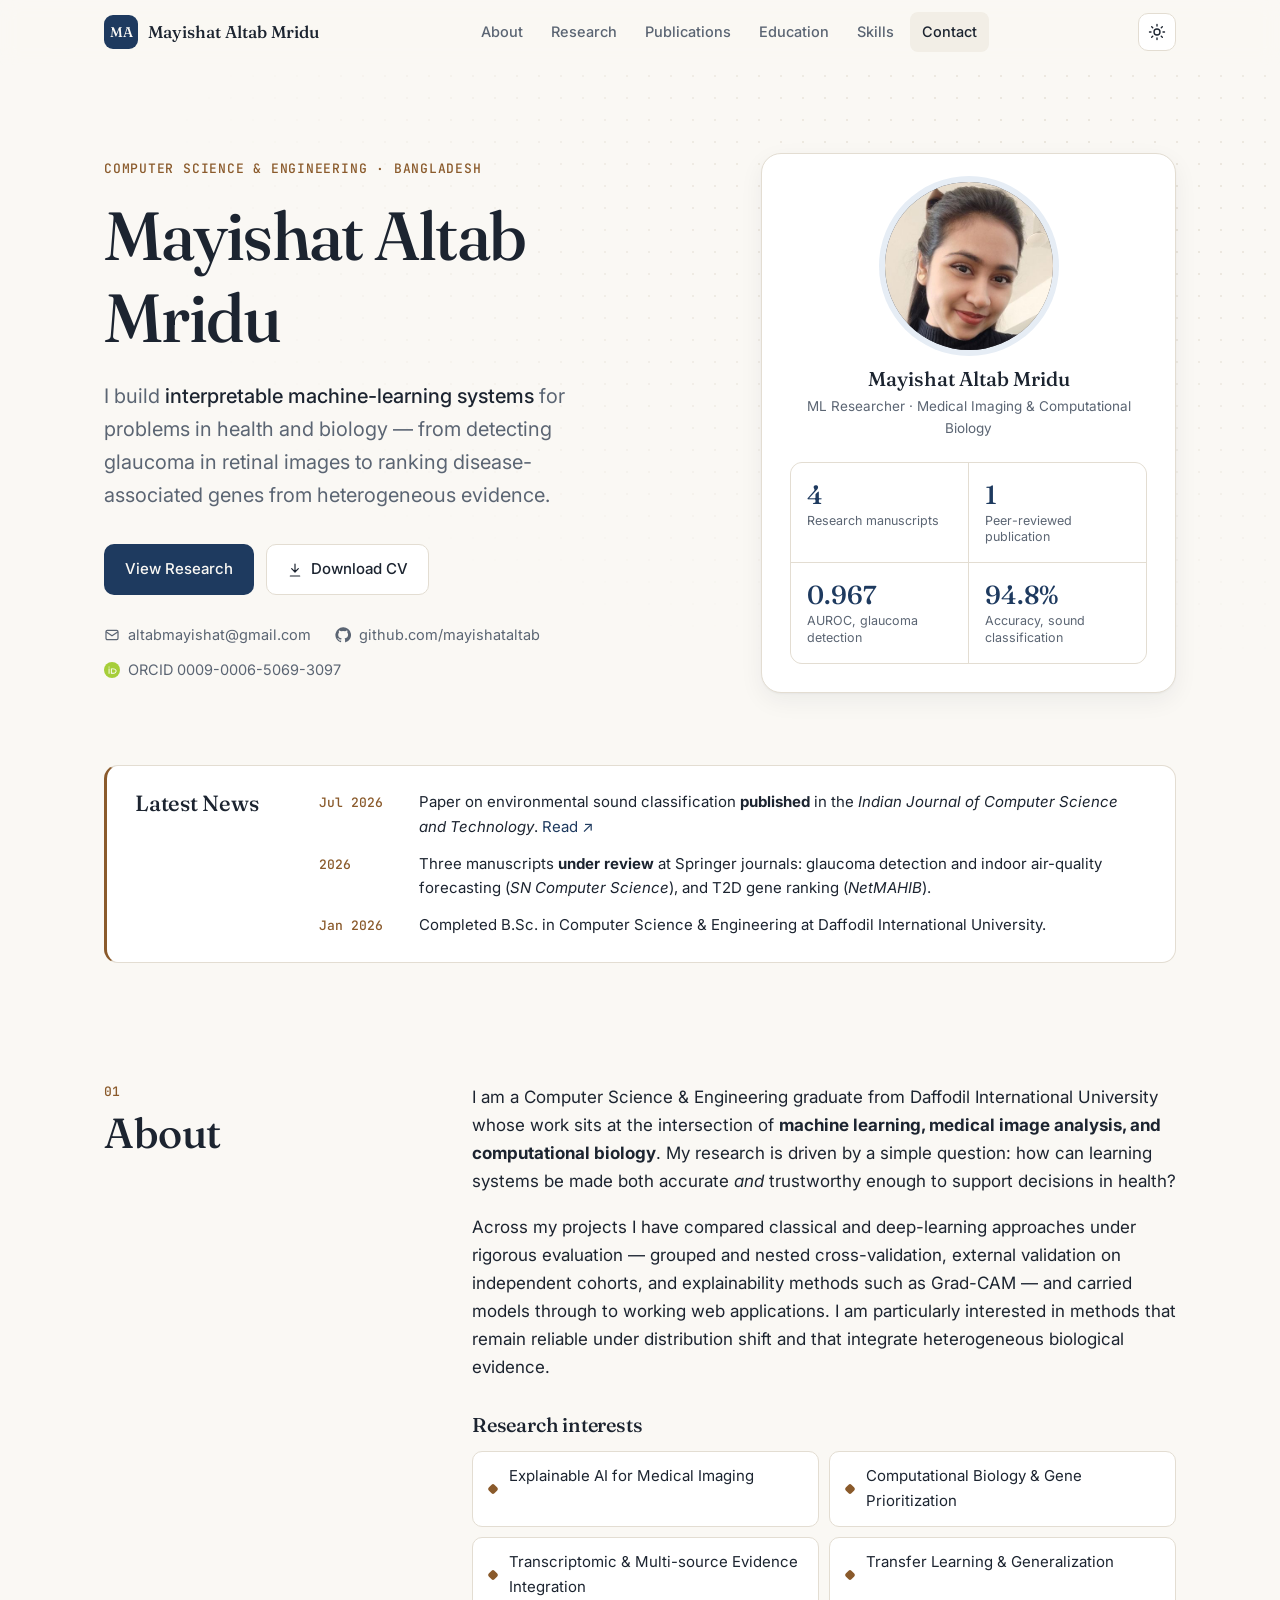
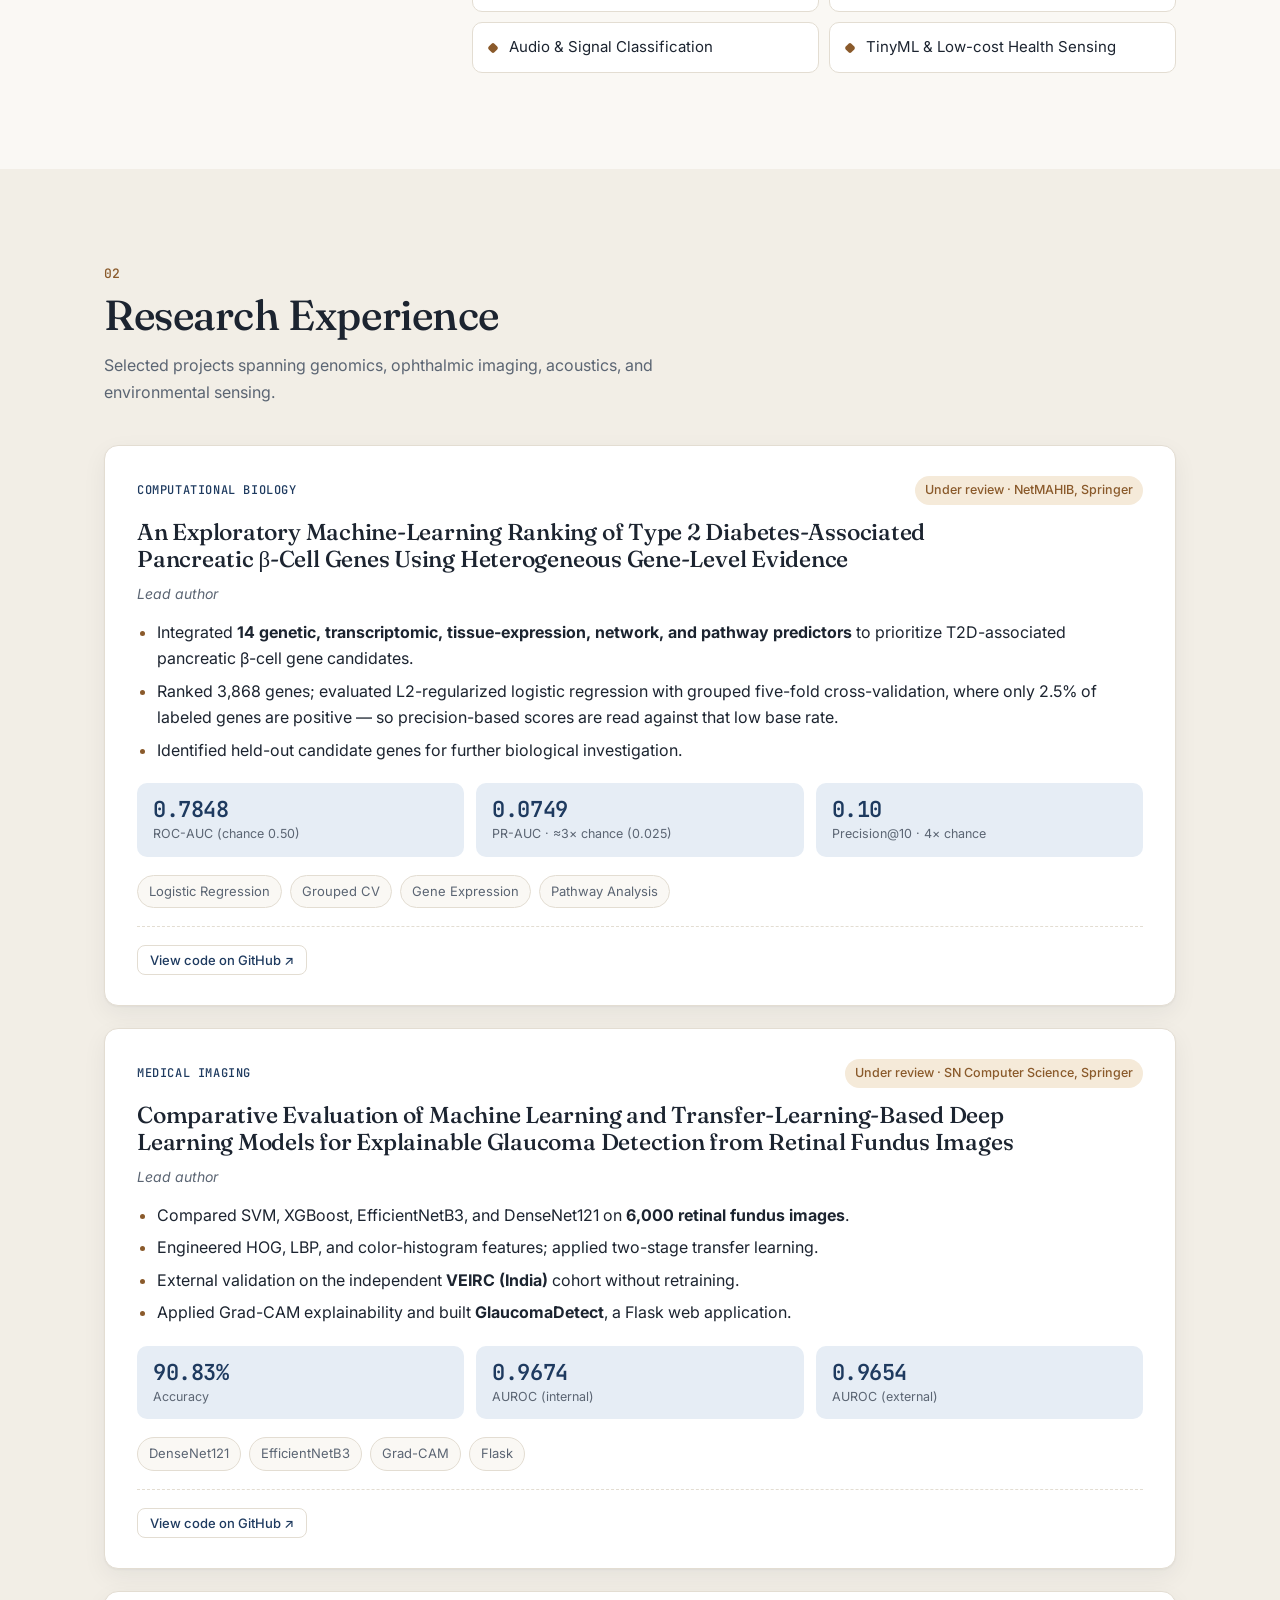
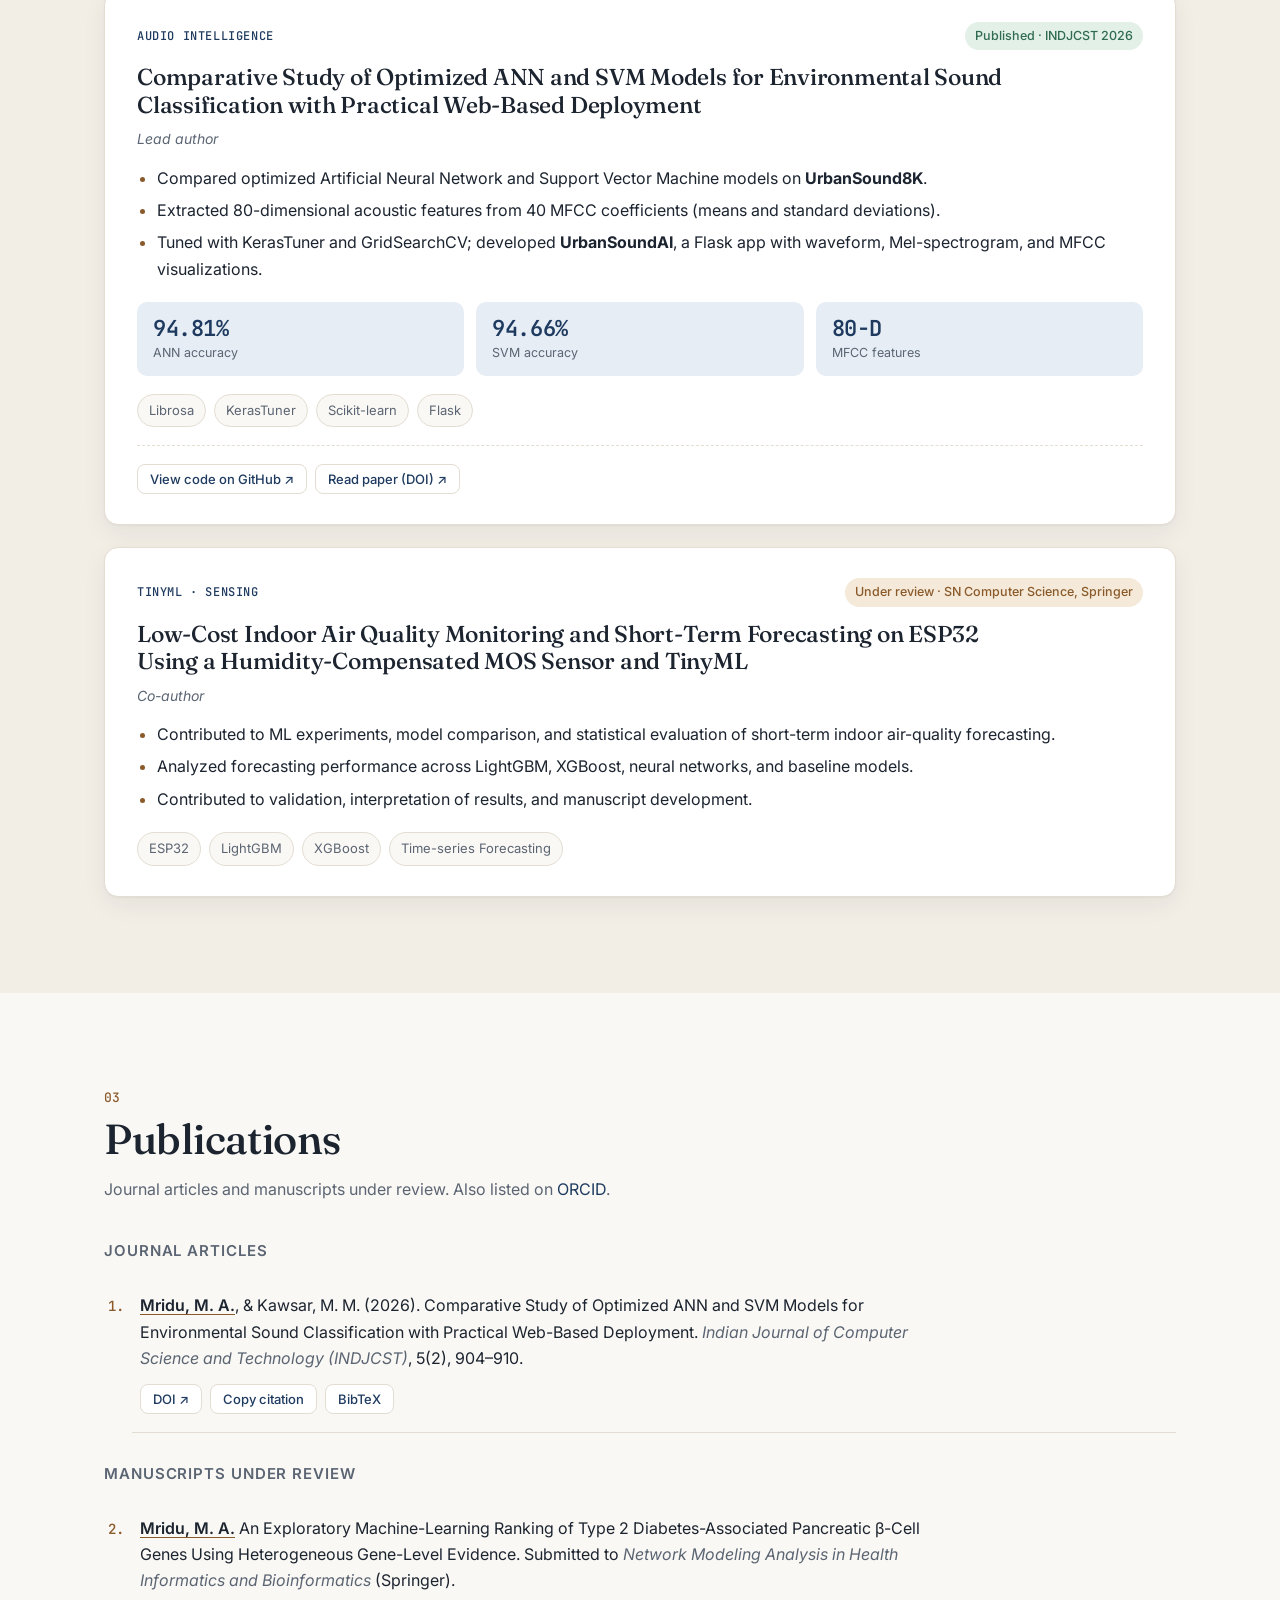
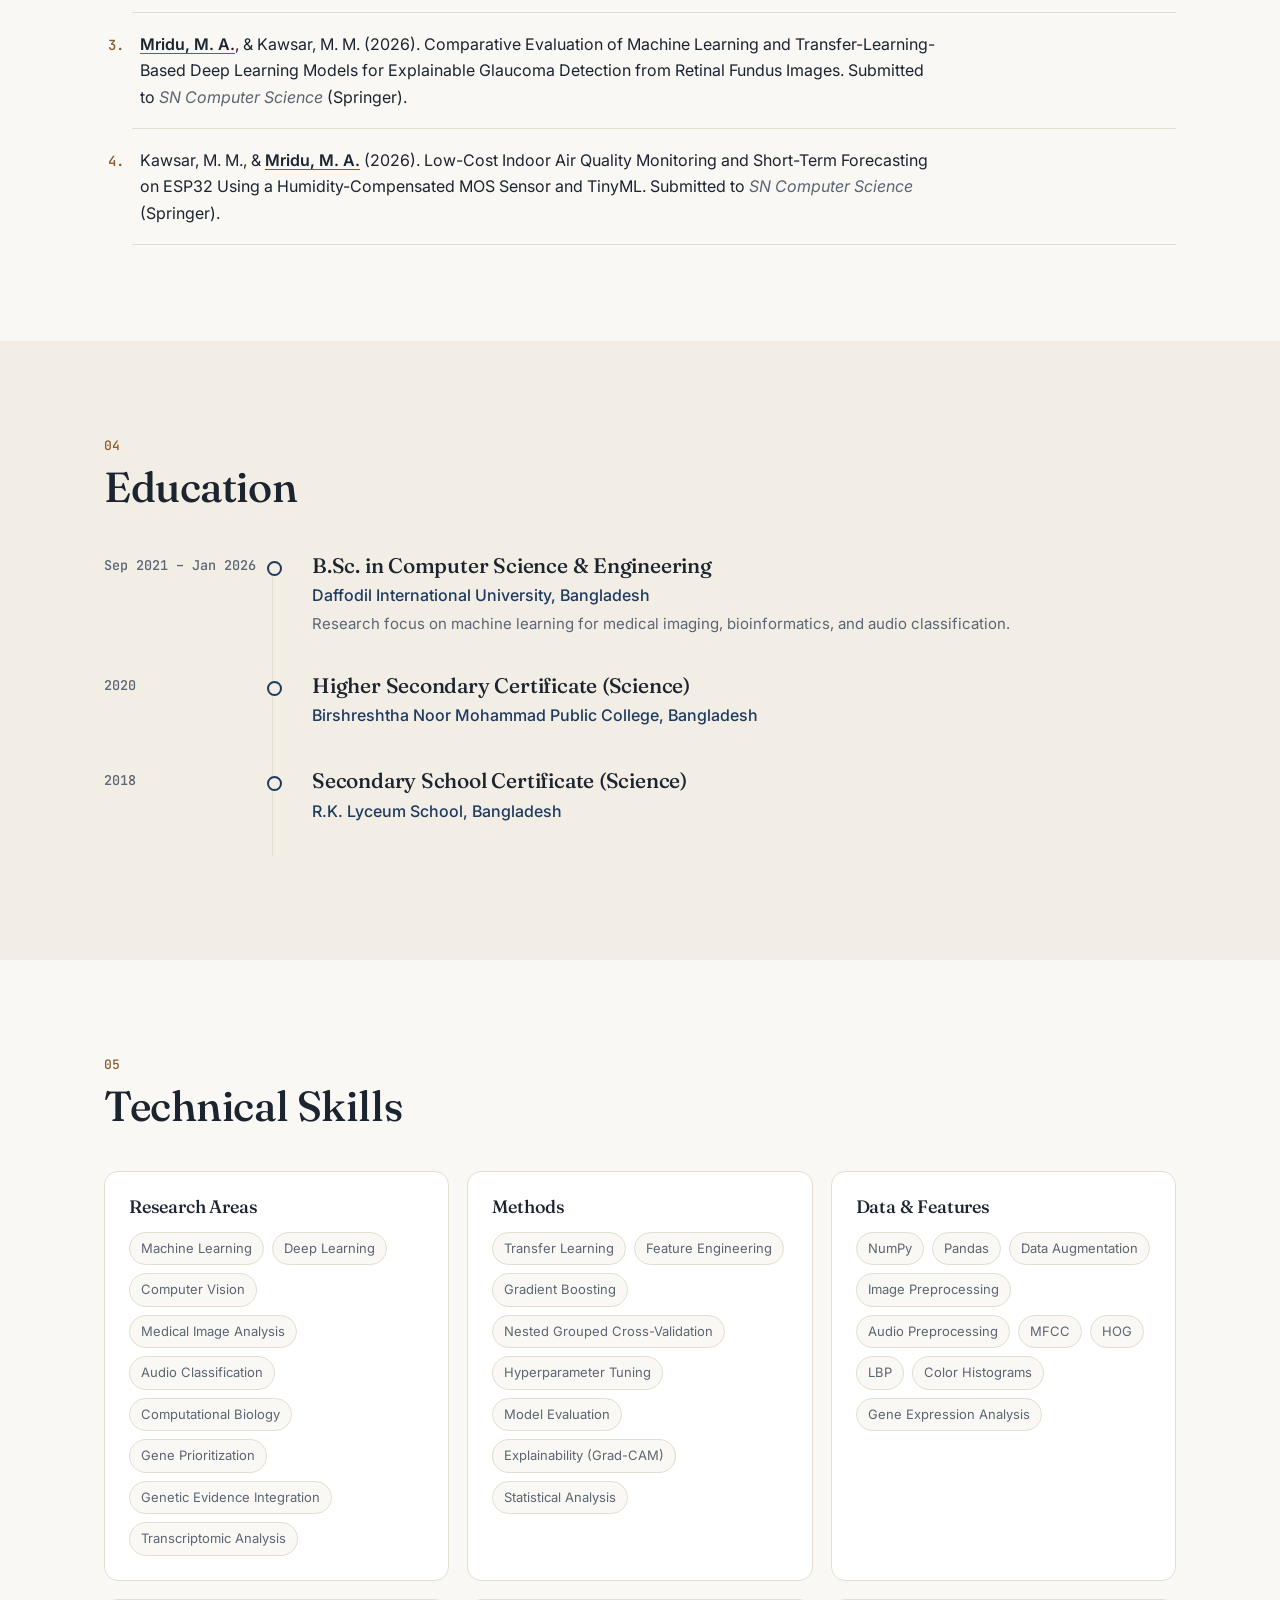
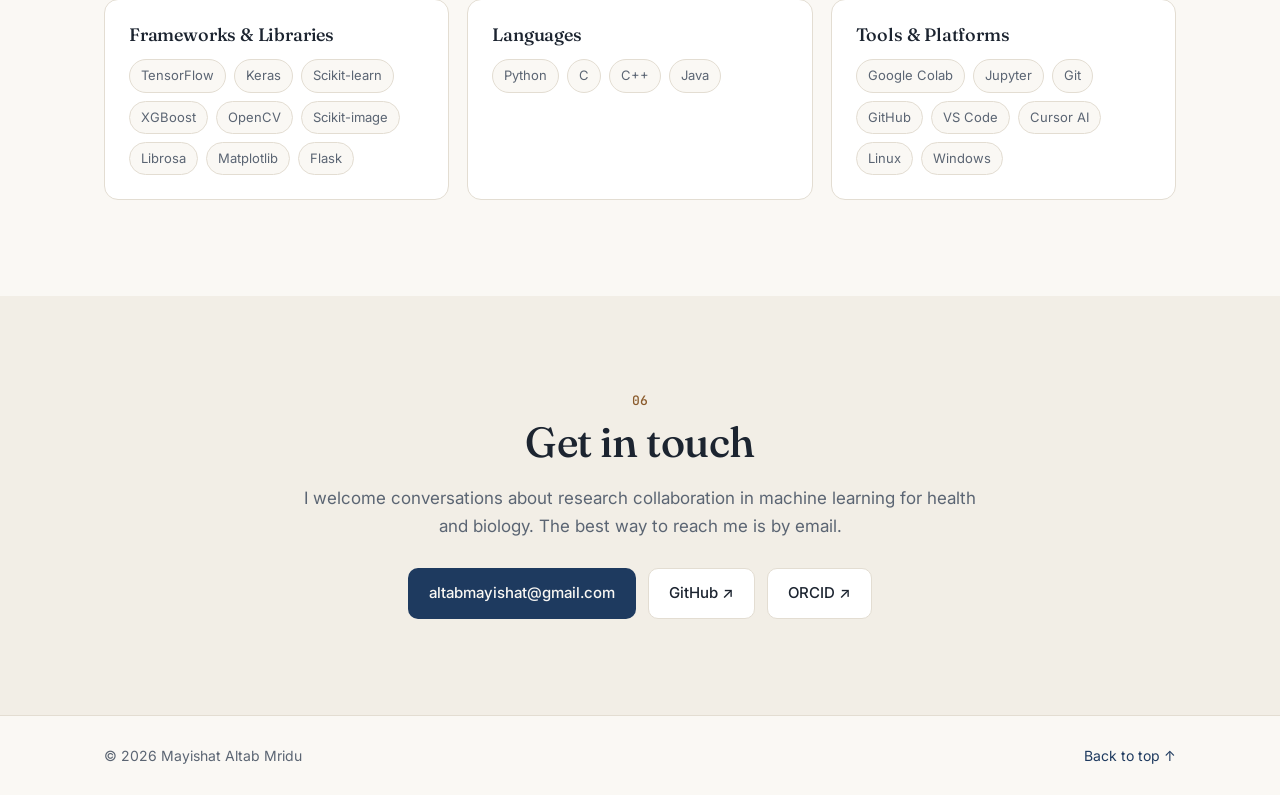
==== index.html @ 09c6d4b7 "Add files via upload" ====
<!DOCTYPE html>
<html lang="en">
<head>
  <meta charset="UTF-8" />
  <meta name="viewport" content="width=device-width, initial-scale=1.0" />
  <title>Mayishat Altab Mridu — Machine Learning & Computational Biology Researcher</title>
  <meta name="description" content="Mayishat Altab Mridu — Computer Science researcher working on machine learning for medical image analysis, computational biology, and audio classification." />
  <meta name="author" content="Mayishat Altab Mridu" />
  <meta property="og:title" content="Mayishat Altab Mridu — Researcher" />
  <meta property="og:description" content="Machine learning for medical imaging, computational biology, and audio intelligence." />
  <meta property="og:type" content="website" />
  <meta property="og:image" content="https://mayishataltab.github.io/assets/og-image.jpg" />
  <meta property="og:image:width" content="1200" />
  <meta property="og:image:height" content="630" />
  <meta name="twitter:card" content="summary_large_image" />
  <meta name="twitter:title" content="Mayishat Altab Mridu — Researcher" />
  <meta name="twitter:description" content="Machine learning for medical imaging, computational biology, and audio intelligence." />
  <meta name="twitter:image" content="https://mayishataltab.github.io/assets/og-image.jpg" />
  <link rel="icon" href="data:image/svg+xml,<svg xmlns='http://www.w3.org/2000/svg' viewBox='0 0 64 64'><rect width='64' height='64' rx='14' fill='%231e3a5f'/><text x='50%' y='54%' dominant-baseline='middle' text-anchor='middle' font-family='Georgia,serif' font-size='30' fill='%23f4efe6'>MA</text></svg>" />
  <link rel="canonical" href="https://mayishataltab.github.io/" />
  <meta name="theme-color" content="#1e3a5f" />
  <link rel="preconnect" href="https://fonts.googleapis.com" />
  <link rel="preconnect" href="https://fonts.gstatic.com" crossorigin />
  <link rel="preload" as="image" href="assets/profile.jpg" />
  <link href="https://fonts.googleapis.com/css2?family=Fraunces:opsz,wght@9..144,500&family=Inter:wght@400;500;600&family=JetBrains+Mono:wght@500;600&display=swap" rel="stylesheet" />
  <script type="application/ld+json">
  {
    "@context": "https://schema.org",
    "@type": "Person",
    "name": "Mayishat Altab Mridu",
    "url": "https://mayishataltab.github.io/",
    "image": "https://mayishataltab.github.io/assets/profile.jpg",
    "email": "mailto:altabmayishat@gmail.com",
    "jobTitle": "Machine Learning Researcher",
    "description": "Computer Science researcher working on machine learning for medical image analysis, computational biology, and audio classification.",
    "alumniOf": {
      "@type": "CollegeOrUniversity",
      "name": "Daffodil International University",
      "address": { "@type": "PostalAddress", "addressCountry": "BD" }
    },
    "knowsAbout": [
      "Machine Learning", "Deep Learning", "Medical Image Analysis", "Explainable AI",
      "Computational Biology", "Gene Prioritization", "Transcriptomic Analysis",
      "Audio Classification", "Transfer Learning", "TinyML"
    ],
    "sameAs": [
      "https://orcid.org/0009-0006-5069-3097",
      "https://github.com/mayishataltab"
    ]
  }
  </script>
  <link rel="stylesheet" href="styles.css" />
  <script>
    try { var t = localStorage.getItem('theme'); if (t) document.documentElement.setAttribute('data-theme', t); } catch (e) {}
  </script>
</head>
<body>
  <a class="skip" href="#main">Skip to content</a>

  <header class="nav" id="top">
    <div class="container nav-inner">
      <a href="#top" class="brand" aria-label="Home">
        <span class="brand-mark">MA</span>
        <span class="brand-name">Mayishat Altab Mridu</span>
      </a>
      <nav aria-label="Primary">
        <ul class="nav-links" id="navLinks">
          <li><a href="#about">About</a></li>
          <li><a href="#research">Research</a></li>
          <li><a href="#publications">Publications</a></li>
          <li><a href="#education">Education</a></li>
          <li><a href="#skills">Skills</a></li>
          <li><a href="#contact">Contact</a></li>
        </ul>
      </nav>
      <div class="nav-actions">
        <button class="icon-btn" id="themeToggle" aria-label="Toggle dark mode" title="Toggle theme">
          <svg class="i-sun" viewBox="0 0 24 24" width="18" height="18" fill="none" stroke="currentColor" stroke-width="1.8" stroke-linecap="round"><circle cx="12" cy="12" r="4"/><path d="M12 2v2M12 20v2M4.9 4.9l1.4 1.4M17.7 17.7l1.4 1.4M2 12h2M20 12h2M4.9 19.1l1.4-1.4M17.7 6.3l1.4-1.4"/></svg>
          <svg class="i-moon" viewBox="0 0 24 24" width="18" height="18" fill="none" stroke="currentColor" stroke-width="1.8" stroke-linecap="round" stroke-linejoin="round"><path d="M21 12.8A9 9 0 1 1 11.2 3a7 7 0 0 0 9.8 9.8z"/></svg>
        </button>
        <button class="icon-btn menu-btn" id="menuBtn" aria-label="Open menu" aria-expanded="false" aria-controls="navLinks">
          <svg viewBox="0 0 24 24" width="20" height="20" fill="none" stroke="currentColor" stroke-width="1.8" stroke-linecap="round"><path d="M4 7h16M4 12h16M4 17h16"/></svg>
        </button>
      </div>
    </div>
  </header>

  <main id="main">
    <!-- HERO -->
    <section class="hero">
      <div class="container hero-grid">
        <div class="hero-text reveal">
          <p class="eyebrow">Computer Science &amp; Engineering · Bangladesh</p>
          <h1>Mayishat Altab Mridu</h1>
          <p class="lede">
            I build <em>interpretable machine-learning systems</em> for problems in health and biology —
            from detecting glaucoma in retinal images to ranking disease-associated genes from heterogeneous evidence.
          </p>
          <div class="hero-cta">
            <a class="btn btn-primary" href="#research">View Research</a>
            <a class="btn btn-ghost" href="assets/Mayishat_Altab_Mridu_CV.pdf" target="_blank" rel="noopener">
              <svg viewBox="0 0 24 24" width="16" height="16" fill="none" stroke="currentColor" stroke-width="1.8" stroke-linecap="round" stroke-linejoin="round"><path d="M12 3v12M7 10l5 5 5-5M5 21h14"/></svg>
              Download CV
            </a>
          </div>
          <ul class="hero-links">
            <li><a href="mailto:altabmayishat@gmail.com">
              <svg viewBox="0 0 24 24" width="16" height="16" fill="none" stroke="currentColor" stroke-width="1.8"><rect x="3" y="5" width="18" height="14" rx="2"/><path d="m3 7 9 6 9-6"/></svg>
              altabmayishat@gmail.com</a></li>
            <li><a href="https://github.com/mayishataltab" target="_blank" rel="noopener">
              <svg viewBox="0 0 24 24" width="16" height="16" fill="currentColor"><path d="M12 .5a11.5 11.5 0 0 0-3.6 22.4c.6.1.8-.3.8-.6v-2c-3.2.7-3.9-1.5-3.9-1.5-.5-1.3-1.3-1.7-1.3-1.7-1-.7.1-.7.1-.7 1.2.1 1.8 1.2 1.8 1.2 1 1.8 2.8 1.3 3.5 1 .1-.8.4-1.3.7-1.6-2.6-.3-5.3-1.3-5.3-5.7 0-1.3.5-2.3 1.2-3.1-.1-.3-.5-1.5.1-3.1 0 0 1-.3 3.2 1.2a11 11 0 0 1 5.8 0c2.2-1.5 3.2-1.2 3.2-1.2.6 1.6.2 2.8.1 3.1.8.8 1.2 1.9 1.2 3.1 0 4.4-2.7 5.4-5.3 5.7.4.4.8 1.1.8 2.2v3.2c0 .3.2.7.8.6A11.5 11.5 0 0 0 12 .5z"/></svg>
              github.com/mayishataltab</a></li>
            <li><a href="https://orcid.org/0009-0006-5069-3097" target="_blank" rel="noopener">
              <svg class="orcid" viewBox="0 0 24 24" width="16" height="16" aria-hidden="true"><circle cx="12" cy="12" r="12" fill="#a6ce39"/><path fill="#fff" d="M7.6 6.6a.9.9 0 1 1 0 1.8.9.9 0 0 1 0-1.8zM6.9 9.6h1.4v8H6.9zM10.3 9.6h3.6c3.5 0 5 2.5 5 4s-1.5 4-5 4h-3.6zm1.4 1.3v5.4h2.2c2.6 0 3.6-1.5 3.6-2.7s-1-2.7-3.6-2.7z"/></svg>
              ORCID 0009-0006-5069-3097</a></li>
          </ul>
        </div>

        <aside class="hero-card reveal" aria-label="Research snapshot">
          <div class="portrait">
            <img src="assets/profile.jpg" alt="Portrait of Mayishat Altab Mridu" width="400" height="400" decoding="async" fetchpriority="high" />
          </div>
          <p class="card-name">Mayishat Altab Mridu</p>
          <p class="card-role">ML Researcher · Medical Imaging &amp; Computational Biology</p>
          <dl class="stats">
            <div><dt>4</dt><dd>Research manuscripts</dd></div>
            <div><dt>1</dt><dd>Peer-reviewed publication</dd></div>
            <div><dt>0.967</dt><dd>AUROC, glaucoma detection</dd></div>
            <div><dt>94.8%</dt><dd>Accuracy, sound classification</dd></div>
          </dl>
        </aside>
      </div>
    </section>

    <!-- NEWS -->
    <section class="news" aria-labelledby="newsTitle">
      <div class="container">
        <div class="news-card reveal">
          <h2 id="newsTitle" class="news-title">Latest News</h2>
          <ul class="news-list">
            <li>
              <time datetime="2026-07">Jul 2026</time>
              <p>Paper on environmental sound classification <strong>published</strong> in the <i>Indian Journal of Computer Science and Technology</i>. <a href="https://doi.org/10.59256/indjcst.20260502098" target="_blank" rel="noopener">Read ↗</a></p>
            </li>
            <li>
              <time datetime="2026">2026</time>
              <p>Three manuscripts <strong>under review</strong> at Springer journals: glaucoma detection and indoor air-quality forecasting (<i>SN Computer Science</i>), and T2D gene ranking (<i>NetMAHIB</i>).</p>
            </li>
            <li>
              <time datetime="2026-01">Jan 2026</time>
              <p>Completed B.Sc. in Computer Science &amp; Engineering at Daffodil International University.</p>
            </li>
          </ul>
        </div>
      </div>
    </section>

    <!-- ABOUT -->
    <section id="about" class="section">
      <div class="container two-col">
        <div class="section-head reveal">
          <span class="num">01</span>
          <h2>About</h2>
        </div>
        <div class="reveal">
          <p class="prose">
            I am a Computer Science &amp; Engineering graduate from Daffodil International University whose work sits at
            the intersection of <strong>machine learning, medical image analysis, and computational biology</strong>.
            My research is driven by a simple question: how can learning systems be made both accurate
            <em>and</em> trustworthy enough to support decisions in health?
          </p>
          <p class="prose">
            Across my projects I have compared classical and deep-learning approaches under rigorous evaluation —
            grouped and nested cross-validation, external validation on independent cohorts, and explainability methods
            such as Grad-CAM — and carried models through to working web applications. I am particularly interested in
            methods that remain reliable under distribution shift and that integrate heterogeneous biological evidence.
          </p>

          <h3 class="sub">Research interests</h3>
          <ul class="interests">
            <li>Explainable AI for Medical Imaging</li>
            <li>Computational Biology &amp; Gene Prioritization</li>
            <li>Transcriptomic &amp; Multi-source Evidence Integration</li>
            <li>Transfer Learning &amp; Generalization</li>
            <li>Audio &amp; Signal Classification</li>
            <li>TinyML &amp; Low-cost Health Sensing</li>
          </ul>
        </div>
      </div>
    </section>

    <!-- RESEARCH -->
    <section id="research" class="section alt">
      <div class="container">
        <div class="section-head reveal">
          <span class="num">02</span>
          <h2>Research Experience</h2>
          <p class="section-intro">Selected projects spanning genomics, ophthalmic imaging, acoustics, and environmental sensing.</p>
        </div>

        <div class="research-list">
          <article class="project reveal">
            <div class="project-meta">
              <span class="tag tag-bio">Computational Biology</span>
              <span class="status review">Under review · NetMAHIB, Springer</span>
            </div>
            <h3>An Exploratory Machine-Learning Ranking of Type 2 Diabetes-Associated Pancreatic β-Cell Genes Using Heterogeneous Gene-Level Evidence</h3>
            <p class="role">Lead author</p>
            <ul class="bullets">
              <li>Integrated <strong>14 genetic, transcriptomic, tissue-expression, network, and pathway predictors</strong> to prioritize T2D-associated pancreatic β-cell gene candidates.</li>
              <li>Ranked 3,868 genes; evaluated L2-regularized logistic regression with grouped five-fold cross-validation, where only 2.5% of labeled genes are positive — so precision-based scores are read against that low base rate.</li>
              <li>Identified held-out candidate genes for further biological investigation.</li>
            </ul>
            <div class="metrics">
              <div><b>0.7848</b><span>ROC-AUC (chance 0.50)</span></div>
              <div><b>0.0749</b><span>PR-AUC · ≈3× chance (0.025)</span></div>
              <div><b>0.10</b><span>Precision@10 · 4× chance</span></div>
            </div>
            <div class="chips"><span>Logistic Regression</span><span>Grouped CV</span><span>Gene Expression</span><span>Pathway Analysis</span></div>
            <div class="project-links"><a class="pill" href="https://github.com/mayishataltab/T2D-Gene" target="_blank" rel="noopener">View code on GitHub ↗</a></div>
          </article>

          <article class="project reveal">
            <div class="project-meta">
              <span class="tag tag-med">Medical Imaging</span>
              <span class="status review">Under review · SN Computer Science, Springer</span>
            </div>
            <h3>Comparative Evaluation of Machine Learning and Transfer-Learning-Based Deep Learning Models for Explainable Glaucoma Detection from Retinal Fundus Images</h3>
            <p class="role">Lead author</p>
            <ul class="bullets">
              <li>Compared SVM, XGBoost, EfficientNetB3, and DenseNet121 on <strong>6,000 retinal fundus images</strong>.</li>
              <li>Engineered HOG, LBP, and color-histogram features; applied two-stage transfer learning.</li>
              <li>External validation on the independent <strong>VEIRC (India)</strong> cohort without retraining.</li>
              <li>Applied Grad-CAM explainability and built <strong>GlaucomaDetect</strong>, a Flask web application.</li>
            </ul>
            <div class="metrics">
              <div><b>90.83%</b><span>Accuracy</span></div>
              <div><b>0.9674</b><span>AUROC (internal)</span></div>
              <div><b>0.9654</b><span>AUROC (external)</span></div>
            </div>
            <div class="chips"><span>DenseNet121</span><span>EfficientNetB3</span><span>Grad-CAM</span><span>Flask</span></div>
            <div class="project-links"><a class="pill" href="https://github.com/mayishataltab/Glaucoma-Detection" target="_blank" rel="noopener">View code on GitHub ↗</a></div>
          </article>

          <article class="project reveal">
            <div class="project-meta">
              <span class="tag tag-audio">Audio Intelligence</span>
              <span class="status published">Published · INDJCST 2026</span>
            </div>
            <h3>Comparative Study of Optimized ANN and SVM Models for Environmental Sound Classification with Practical Web-Based Deployment</h3>
            <p class="role">Lead author</p>
            <ul class="bullets">
              <li>Compared optimized Artificial Neural Network and Support Vector Machine models on <strong>UrbanSound8K</strong>.</li>
              <li>Extracted 80-dimensional acoustic features from 40 MFCC coefficients (means and standard deviations).</li>
              <li>Tuned with KerasTuner and GridSearchCV; developed <strong>UrbanSoundAI</strong>, a Flask app with waveform, Mel-spectrogram, and MFCC visualizations.</li>
            </ul>
            <div class="metrics">
              <div><b>94.81%</b><span>ANN accuracy</span></div>
              <div><b>94.66%</b><span>SVM accuracy</span></div>
              <div><b>80-D</b><span>MFCC features</span></div>
            </div>
            <div class="chips"><span>Librosa</span><span>KerasTuner</span><span>Scikit-learn</span><span>Flask</span></div>
            <div class="project-links">
              <a class="pill" href="https://github.com/mayishataltab/Urbansound" target="_blank" rel="noopener">View code on GitHub ↗</a>
              <a class="pill" href="https://doi.org/10.59256/indjcst.20260502098" target="_blank" rel="noopener">Read paper (DOI) ↗</a>
            </div>
          </article>

          <article class="project reveal">
            <div class="project-meta">
              <span class="tag tag-env">TinyML · Sensing</span>
              <span class="status review">Under review · SN Computer Science, Springer</span>
            </div>
            <h3>Low-Cost Indoor Air Quality Monitoring and Short-Term Forecasting on ESP32 Using a Humidity-Compensated MOS Sensor and TinyML</h3>
            <p class="role">Co-author</p>
            <ul class="bullets">
              <li>Contributed to ML experiments, model comparison, and statistical evaluation of short-term indoor air-quality forecasting.</li>
              <li>Analyzed forecasting performance across LightGBM, XGBoost, neural networks, and baseline models.</li>
              <li>Contributed to validation, interpretation of results, and manuscript development.</li>
            </ul>
            <div class="chips"><span>ESP32</span><span>LightGBM</span><span>XGBoost</span><span>Time-series Forecasting</span></div>
          </article>
        </div>
      </div>
    </section>

    <!-- PUBLICATIONS -->
    <section id="publications" class="section">
      <div class="container">
        <div class="section-head reveal">
          <span class="num">03</span>
          <h2>Publications</h2>
          <p class="section-intro">Journal articles and manuscripts under review. Also listed on <a href="https://orcid.org/0009-0006-5069-3097" target="_blank" rel="noopener">ORCID</a>.</p>
        </div>

        <h3 class="pub-group reveal">Journal Articles</h3>
        <ol class="pubs reveal">
          <li class="pub">
            <p class="pub-cite">
              <span class="me">Mridu, M. A.</span>, &amp; Kawsar, M. M. (2026).
              Comparative Study of Optimized ANN and SVM Models for Environmental Sound Classification with Practical Web-Based Deployment.
              <i>Indian Journal of Computer Science and Technology (INDJCST)</i>, 5(2), 904–910.
            </p>
            <div class="pub-actions">
              <a class="pill" href="https://doi.org/10.59256/indjcst.20260502098" target="_blank" rel="noopener">DOI ↗</a>
              <button class="pill copy" data-cite="Mridu, M. A., & Kawsar, M. M. (2026). Comparative Study of Optimized ANN and SVM Models for Environmental Sound Classification with Practical Web-Based Deployment. Indian Journal of Computer Science and Technology (INDJCST), 5(2), 904–910. https://doi.org/10.59256/indjcst.20260502098">Copy citation</button>
              <button class="pill copy" data-msg="BibTeX copied" data-cite="@article{mridu2026sound,&#10;  author  = {Mridu, Mayishat Altab and Kawsar, Md Masum},&#10;  title   = {Comparative Study of Optimized {ANN} and {SVM} Models for Environmental Sound Classification with Practical Web-Based Deployment},&#10;  journal = {Indian Journal of Computer Science and Technology},&#10;  volume  = {5},&#10;  number  = {2},&#10;  pages   = {904--910},&#10;  year    = {2026},&#10;  doi     = {10.59256/indjcst.20260502098}&#10;}">BibTeX</button>
            </div>
          </li>
        </ol>

        <h3 class="pub-group reveal">Manuscripts Under Review</h3>
        <ol class="pubs reveal" start="2">
          <li class="pub">
            <p class="pub-cite">
              <span class="me">Mridu, M. A.</span> An Exploratory Machine-Learning Ranking of Type 2 Diabetes-Associated Pancreatic β-Cell Genes Using Heterogeneous Gene-Level Evidence.
              Submitted to <i>Network Modeling Analysis in Health Informatics and Bioinformatics</i> (Springer).
            </p>
          </li>
          <li class="pub">
            <p class="pub-cite">
              <span class="me">Mridu, M. A.</span>, &amp; Kawsar, M. M. (2026). Comparative Evaluation of Machine Learning and Transfer-Learning-Based Deep Learning Models for Explainable Glaucoma Detection from Retinal Fundus Images.
              Submitted to <i>SN Computer Science</i> (Springer).
            </p>
          </li>
          <li class="pub">
            <p class="pub-cite">
              Kawsar, M. M., &amp; <span class="me">Mridu, M. A.</span> (2026). Low-Cost Indoor Air Quality Monitoring and Short-Term Forecasting on ESP32 Using a Humidity-Compensated MOS Sensor and TinyML.
              Submitted to <i>SN Computer Science</i> (Springer).
            </p>
          </li>
        </ol>
      </div>
    </section>

    <!-- EDUCATION -->
    <section id="education" class="section alt">
      <div class="container">
        <div class="section-head reveal">
          <span class="num">04</span>
          <h2>Education</h2>
        </div>
        <ol class="timeline">
          <li class="reveal">
            <span class="when">Sep 2021 – Jan 2026</span>
            <div>
              <h3>B.Sc. in Computer Science &amp; Engineering</h3>
              <p class="where">Daffodil International University, Bangladesh</p>
              <p class="note">Research focus on machine learning for medical imaging, bioinformatics, and audio classification.</p>
            </div>
          </li>
          <li class="reveal">
            <span class="when">2020</span>
            <div>
              <h3>Higher Secondary Certificate (Science)</h3>
              <p class="where">Birshreshtha Noor Mohammad Public College, Bangladesh</p>
            </div>
          </li>
          <li class="reveal">
            <span class="when">2018</span>
            <div>
              <h3>Secondary School Certificate (Science)</h3>
              <p class="where">R.K. Lyceum School, Bangladesh</p>
            </div>
          </li>
        </ol>
      </div>
    </section>

    <!-- SKILLS -->
    <section id="skills" class="section">
      <div class="container">
        <div class="section-head reveal">
          <span class="num">05</span>
          <h2>Technical Skills</h2>
        </div>
        <div class="skills-grid">
          <div class="skill-card reveal">
            <h3>Research Areas</h3>
            <div class="chips">
              <span>Machine Learning</span><span>Deep Learning</span><span>Computer Vision</span><span>Medical Image Analysis</span>
              <span>Audio Classification</span><span>Computational Biology</span><span>Gene Prioritization</span>
              <span>Genetic Evidence Integration</span><span>Transcriptomic Analysis</span>
            </div>
          </div>
          <div class="skill-card reveal">
            <h3>Methods</h3>
            <div class="chips">
              <span>Transfer Learning</span><span>Feature Engineering</span><span>Gradient Boosting</span>
              <span>Nested Grouped Cross-Validation</span><span>Hyperparameter Tuning</span><span>Model Evaluation</span>
              <span>Explainability (Grad-CAM)</span><span>Statistical Analysis</span>
            </div>
          </div>
          <div class="skill-card reveal">
            <h3>Data &amp; Features</h3>
            <div class="chips">
              <span>NumPy</span><span>Pandas</span><span>Data Augmentation</span><span>Image Preprocessing</span>
              <span>Audio Preprocessing</span><span>MFCC</span><span>HOG</span><span>LBP</span><span>Color Histograms</span><span>Gene Expression Analysis</span>
            </div>
          </div>
          <div class="skill-card reveal">
            <h3>Frameworks &amp; Libraries</h3>
            <div class="chips">
              <span>TensorFlow</span><span>Keras</span><span>Scikit-learn</span><span>XGBoost</span><span>OpenCV</span>
              <span>Scikit-image</span><span>Librosa</span><span>Matplotlib</span><span>Flask</span>
            </div>
          </div>
          <div class="skill-card reveal">
            <h3>Languages</h3>
            <div class="chips"><span>Python</span><span>C</span><span>C++</span><span>Java</span></div>
          </div>
          <div class="skill-card reveal">
            <h3>Tools &amp; Platforms</h3>
            <div class="chips">
              <span>Google Colab</span><span>Jupyter</span><span>Git</span><span>GitHub</span><span>VS Code</span><span>Cursor AI</span><span>Linux</span><span>Windows</span>
            </div>
          </div>
        </div>
      </div>
    </section>

    <!-- CONTACT -->
    <section id="contact" class="section contact">
      <div class="container contact-inner reveal">
        <span class="num">06</span>
        <h2>Get in touch</h2>
        <p class="prose center">
          I welcome conversations about research collaboration in machine learning for health and biology.
          The best way to reach me is by email.
        </p>
        <div class="hero-cta center">
          <a class="btn btn-primary" href="mailto:altabmayishat@gmail.com">altabmayishat@gmail.com</a>
          <a class="btn btn-ghost" href="https://github.com/mayishataltab" target="_blank" rel="noopener">GitHub ↗</a>
          <a class="btn btn-ghost" href="https://orcid.org/0009-0006-5069-3097" target="_blank" rel="noopener">ORCID ↗</a>
        </div>
      </div>
    </section>
  </main>

  <footer class="footer">
    <div class="container footer-inner">
      <p>© <span id="year">2026</span> Mayishat Altab Mridu</p>
      <a href="#top">Back to top ↑</a>
    </div>
  </footer>

  <div class="toast" id="toast" role="status" aria-live="polite"></div>
  <script src="script.js"></script>
</body>
</html>
---- styles.css ----
:root {
  --bg: #faf8f4;
  --bg-alt: #f2eee6;
  --surface: #ffffff;
  --text: #1c2430;
  --muted: #5b6573;
  --line: #e3ddd2;
  --accent: #1e3a5f;
  --accent-2: #8a5a2b;
  --accent-soft: #e6edf5;
  --ok: #2f6b4f;
  --ok-soft: #e3f0e8;
  --warn: #8a5a2b;
  --warn-soft: #f5ead9;
  --shadow: 0 1px 2px rgba(20, 30, 45, .04), 0 8px 24px rgba(20, 30, 45, .06);
  --radius: 14px;
  --serif: "Fraunces", Georgia, "Times New Roman", serif;
  --sans: "Inter", system-ui, -apple-system, "Segoe UI", Roboto, sans-serif;
  --mono: "JetBrains Mono", ui-monospace, Consolas, monospace;
  color-scheme: light;
}

@media (prefers-color-scheme: dark) {
  :root:not([data-theme="light"]) {
    --bg: #0f141b; --bg-alt: #131a23; --surface: #18202b; --text: #e6e9ee; --muted: #9aa4b2;
    --line: #26303d; --accent: #8fb4e0; --accent-2: #d8a873; --accent-soft: #1c2a3c;
    --ok: #7fc9a2; --ok-soft: #173126; --warn: #e0b47e; --warn-soft: #33261a;
    --shadow: 0 1px 2px rgba(0,0,0,.3), 0 8px 24px rgba(0,0,0,.25);
    color-scheme: dark;
  }
}
:root[data-theme="dark"] {
  --bg: #0f141b; --bg-alt: #131a23; --surface: #18202b; --text: #e6e9ee; --muted: #9aa4b2;
  --line: #26303d; --accent: #8fb4e0; --accent-2: #d8a873; --accent-soft: #1c2a3c;
  --ok: #7fc9a2; --ok-soft: #173126; --warn: #e0b47e; --warn-soft: #33261a;
  --shadow: 0 1px 2px rgba(0,0,0,.3), 0 8px 24px rgba(0,0,0,.25);
  color-scheme: dark;
}

* { box-sizing: border-box; }
html { scroll-behavior: smooth; scroll-padding-top: 76px; }
body {
  margin: 0; background: var(--bg); color: var(--text);
  font: 400 16px/1.65 var(--sans); -webkit-font-smoothing: antialiased;
  transition: background .3s, color .3s;
}
img { max-width: 100%; display: block; }
a { color: var(--accent); text-decoration: none; }
a:hover { text-decoration: underline; text-underline-offset: 3px; }
h1, h2, h3 { font-family: var(--serif); font-weight: 500; line-height: 1.2; margin: 0; letter-spacing: -.01em; }
:focus-visible { outline: 2px solid var(--accent); outline-offset: 3px; border-radius: 4px; }

.container { width: 100%; max-width: 1120px; margin: 0 auto; padding: 0 24px; }
.skip { position: absolute; left: -999px; top: 8px; background: var(--accent); color: #fff; padding: 8px 14px; border-radius: 8px; z-index: 100; }
.skip:focus { left: 8px; }

/* NAV */
.nav {
  position: sticky; top: 0; z-index: 50;
  background: color-mix(in srgb, var(--bg) 85%, transparent);
  backdrop-filter: saturate(160%) blur(10px);
  border-bottom: 1px solid transparent; transition: border-color .3s;
}
.nav.scrolled { border-bottom-color: var(--line); }
.nav-inner { display: flex; align-items: center; justify-content: space-between; height: 64px; gap: 16px; }
.brand { display: flex; align-items: center; gap: 10px; color: var(--text); font-weight: 600; }
.brand:hover { text-decoration: none; }
.brand-mark {
  width: 34px; height: 34px; border-radius: 9px; display: grid; place-items: center;
  background: var(--accent); color: var(--bg); font: 500 14px var(--serif);
}
.brand-name { font-family: var(--serif); font-size: 17px; font-weight: 500; }
.nav-links { display: flex; gap: 4px; list-style: none; margin: 0; padding: 0; }
.nav-links a { display: block; padding: 8px 12px; border-radius: 8px; color: var(--muted); font-size: 14.5px; font-weight: 500; }
.nav-links a:hover, .nav-links a.active { color: var(--text); background: var(--bg-alt); text-decoration: none; }
.nav-actions { display: flex; gap: 6px; align-items: center; }
.icon-btn {
  width: 38px; height: 38px; border-radius: 10px; border: 1px solid var(--line);
  background: var(--surface); color: var(--text); display: grid; place-items: center; cursor: pointer;
}
.icon-btn:hover { border-color: var(--accent); }
.i-moon { display: none; }
:root[data-theme="dark"] .i-sun { display: none; }
:root[data-theme="dark"] .i-moon { display: block; }
@media (prefers-color-scheme: dark) {
  :root:not([data-theme="light"]) .i-sun { display: none; }
  :root:not([data-theme="light"]) .i-moon { display: block; }
}
.menu-btn { display: none; }

/* HERO */
.hero { padding: 88px 0 72px; position: relative; overflow: hidden; }
.hero::before {
  content: ""; position: absolute; inset: 0; pointer-events: none;
  background-image: radial-gradient(var(--line) 1px, transparent 1px);
  background-size: 22px 22px; mask-image: radial-gradient(ellipse at 80% 20%, #000 0%, transparent 60%);
  -webkit-mask-image: radial-gradient(ellipse at 80% 20%, #000 0%, transparent 60%); opacity: .8;
}
.hero-grid { display: grid; grid-template-columns: 1.45fr 1fr; gap: 56px; align-items: center; position: relative; }
.eyebrow { font: 500 13px var(--mono); letter-spacing: .06em; text-transform: uppercase; color: var(--accent-2); margin: 0 0 18px; }
.hero h1 { font-size: clamp(40px, 6vw, 68px); font-weight: 500; letter-spacing: -.025em; }
.lede { font-size: clamp(17px, 2vw, 20px); color: var(--muted); max-width: 40ch; margin: 22px 0 32px; }
.lede em { font-style: normal; color: var(--text); font-weight: 500; }
.hero-cta { display: flex; flex-wrap: wrap; gap: 12px; }
.hero-cta.center { justify-content: center; }
.btn {
  display: inline-flex; align-items: center; gap: 8px; padding: 12px 20px; border-radius: 10px;
  font-weight: 500; font-size: 15px; border: 1px solid transparent; transition: transform .15s, background .2s, border-color .2s;
}
.btn:hover { text-decoration: none; transform: translateY(-1px); }
.btn-primary { background: var(--accent); color: var(--bg); }
.btn-primary:hover { background: color-mix(in srgb, var(--accent) 88%, var(--text)); }
.btn-ghost { border-color: var(--line); color: var(--text); background: var(--surface); }
.btn-ghost:hover { border-color: var(--accent); }
.hero-links { list-style: none; padding: 0; margin: 28px 0 0; display: flex; flex-wrap: wrap; gap: 8px 24px; }
.hero-links a { display: inline-flex; align-items: center; gap: 8px; color: var(--muted); font-size: 14.5px; }
.hero-links a:hover { color: var(--accent); }

.hero-card {
  background: var(--surface); border: 1px solid var(--line); border-radius: 20px; padding: 28px;
  box-shadow: var(--shadow);
}
.portrait {
  width: 168px; height: 168px; border-radius: 50%; margin: 0 auto 16px;
  background: linear-gradient(135deg, var(--accent), color-mix(in srgb, var(--accent) 55%, var(--accent-2)));
  display: grid; place-items: center; overflow: hidden;
  box-shadow: 0 0 0 6px var(--accent-soft);
}
.portrait span { font: 500 40px var(--serif); color: var(--bg); }
.portrait img { width: 100%; height: 100%; object-fit: cover; }
.card-name { text-align: center; margin: 0; font: 500 20px var(--serif); }
.card-role { text-align: center; margin: 4px 0 22px; font-size: 13.5px; color: var(--muted); }
.stats { display: grid; grid-template-columns: 1fr 1fr; gap: 1px; margin: 0; background: var(--line); border-radius: 12px; overflow: hidden; border: 1px solid var(--line); }
.stats > div { background: var(--surface); padding: 16px; }
.stats dt { font: 500 26px var(--serif); color: var(--accent); }
.stats dd { margin: 2px 0 0; font-size: 12.5px; color: var(--muted); line-height: 1.35; }

/* NEWS */
.news { padding: 0 0 24px; }
.news-card {
  background: var(--surface); border: 1px solid var(--line); border-left: 3px solid var(--accent-2);
  border-radius: var(--radius); padding: 24px 28px; display: grid; grid-template-columns: 160px 1fr; gap: 24px;
}
.news-title { font-size: 22px; }
.news-list { list-style: none; margin: 0; padding: 0; display: grid; gap: 12px; }
.news-list li { display: grid; grid-template-columns: 84px 1fr; gap: 16px; align-items: baseline; }
.news-list time { font: 500 13px var(--mono); color: var(--accent-2); }
.news-list p { margin: 0; font-size: 15px; }
@media (max-width: 640px) {
  .news-card { grid-template-columns: 1fr; gap: 12px; padding: 20px; }
  .news-list li { grid-template-columns: 1fr; gap: 2px; }
}

/* SECTIONS */
.section { padding: 96px 0; }
.section.alt { background: var(--bg-alt); }
.section-head { margin-bottom: 40px; }
.num { font: 500 13px var(--mono); color: var(--accent-2); display: block; margin-bottom: 8px; }
.section-head h2, .contact h2 { font-size: clamp(30px, 4vw, 42px); }
.section-intro { color: var(--muted); margin: 12px 0 0; max-width: 60ch; }
.two-col { display: grid; grid-template-columns: 1fr 2.2fr; gap: 48px; }
.prose { font-size: 17px; margin: 0 0 18px; max-width: 68ch; }
.prose.center { margin: 16px auto 28px; text-align: center; color: var(--muted); }
.sub { font-size: 20px; margin: 32px 0 14px; }
.interests { list-style: none; padding: 0; margin: 0; display: grid; grid-template-columns: repeat(2, 1fr); gap: 10px; }
.interests li {
  padding: 12px 16px 12px 36px; border: 1px solid var(--line); border-radius: 10px; background: var(--surface);
  position: relative; font-size: 15px;
}
.interests li::before {
  content: ""; position: absolute; left: 16px; top: 50%; width: 8px; height: 8px; border-radius: 2px;
  background: var(--accent-2); transform: translateY(-50%) rotate(45deg);
}

/* RESEARCH */
.research-list { display: grid; gap: 22px; }
.project {
  background: var(--surface); border: 1px solid var(--line); border-radius: var(--radius); padding: 30px 32px;
  box-shadow: var(--shadow); transition: transform .2s, border-color .2s;
}
.project:hover { border-color: color-mix(in srgb, var(--accent) 40%, var(--line)); }
.project-meta { display: flex; flex-wrap: wrap; gap: 8px; align-items: center; justify-content: space-between; margin-bottom: 14px; }
.tag { font: 500 12px var(--mono); text-transform: uppercase; letter-spacing: .05em; color: var(--accent); }
.status { font-size: 12.5px; font-weight: 500; padding: 4px 10px; border-radius: 999px; }
.status.review { background: var(--warn-soft); color: var(--warn); }
.status.published { background: var(--ok-soft); color: var(--ok); }
.project h3 { font-size: clamp(19px, 2.2vw, 23px); max-width: 60ch; }
.role { margin: 8px 0 14px; color: var(--muted); font-size: 14px; font-style: italic; }
.bullets { margin: 0 0 20px; padding-left: 20px; color: var(--text); }
.bullets li { margin-bottom: 6px; }
.bullets li::marker { color: var(--accent-2); }
.metrics { display: flex; flex-wrap: wrap; gap: 12px; margin-bottom: 18px; }
.metrics div {
  flex: 1 1 140px; padding: 12px 16px; border-radius: 10px; background: var(--accent-soft);
  display: flex; flex-direction: column;
}
.metrics b { font: 600 22px var(--mono); color: var(--accent); letter-spacing: -.02em; }
.metrics span { font-size: 12.5px; color: var(--muted); }
.chips { display: flex; flex-wrap: wrap; gap: 8px; }
.chips span {
  font-size: 13px; padding: 5px 11px; border-radius: 999px; border: 1px solid var(--line);
  color: var(--muted); background: var(--bg);
}

.project-links { display: flex; flex-wrap: wrap; gap: 8px; margin-top: 18px; padding-top: 18px; border-top: 1px dashed var(--line); }
.hero-links .orcid { flex: none; }

/* PUBLICATIONS */
.pub-group { font-size: 15px; font-family: var(--sans); font-weight: 600; text-transform: uppercase; letter-spacing: .06em; color: var(--muted); margin: 32px 0 14px; }
.pubs { margin: 0; padding-left: 28px; }
.pub { padding: 18px 0 18px 8px; border-bottom: 1px solid var(--line); }
.pub::marker { font: 500 14px var(--mono); color: var(--accent-2); }
.pub-cite { margin: 0; font-size: 16px; max-width: 80ch; }
.pub-cite i { color: var(--muted); }
.me { font-weight: 600; text-decoration: underline; text-decoration-color: var(--accent-2); text-underline-offset: 3px; }
.pub-actions { display: flex; gap: 8px; margin-top: 12px; }
.pill {
  font: 500 13px var(--sans); padding: 6px 12px; border-radius: 8px; border: 1px solid var(--line);
  background: var(--surface); color: var(--accent); cursor: pointer;
}
.pill:hover { border-color: var(--accent); text-decoration: none; }

/* EDUCATION */
.timeline { list-style: none; margin: 0; padding: 0; position: relative; }
.timeline::before { content: ""; position: absolute; left: 168px; top: 8px; bottom: 8px; width: 1px; background: var(--line); }
.timeline li { display: grid; grid-template-columns: 168px 1fr; gap: 40px; padding: 0 0 36px; position: relative; }
.timeline li::after {
  content: ""; position: absolute; left: 163px; top: 8px; width: 11px; height: 11px; border-radius: 50%;
  background: var(--bg-alt); border: 2px solid var(--accent);
}
.when { font: 500 13.5px var(--mono); color: var(--muted); padding-top: 3px; }
.timeline h3 { font-size: 21px; }
.where { margin: 4px 0; color: var(--accent); font-weight: 500; }
.note { margin: 0; color: var(--muted); font-size: 15px; }

/* SKILLS */
.skills-grid { display: grid; grid-template-columns: repeat(3, 1fr); gap: 18px; }
.skill-card { background: var(--surface); border: 1px solid var(--line); border-radius: var(--radius); padding: 24px; }
.skill-card h3 { font-size: 18px; margin-bottom: 14px; }

/* CONTACT */
.contact { background: var(--bg-alt); }
.contact-inner { text-align: center; max-width: 720px; }

/* FOOTER */
.footer { border-top: 1px solid var(--line); padding: 28px 0; font-size: 14px; color: var(--muted); }
.footer-inner { display: flex; justify-content: space-between; align-items: center; gap: 12px; }
.footer p { margin: 0; }

/* TOAST */
.toast {
  position: fixed; bottom: 24px; left: 50%; transform: translate(-50%, 20px); opacity: 0;
  background: var(--text); color: var(--bg); padding: 10px 18px; border-radius: 10px; font-size: 14px;
  transition: opacity .25s, transform .25s; pointer-events: none; z-index: 100;
}
.toast.show { opacity: 1; transform: translate(-50%, 0); }

/* REVEAL */
.reveal { opacity: 0; transform: translateY(14px); transition: opacity .6s ease, transform .6s ease; }
.reveal.in { opacity: 1; transform: none; }
@media (prefers-reduced-motion: reduce) {
  html { scroll-behavior: auto; }
  .reveal { opacity: 1; transform: none; transition: none; }
}

/* RESPONSIVE */
@media (max-width: 960px) {
  .hero-grid { grid-template-columns: 1fr; gap: 40px; }
  .hero-card { max-width: 460px; }
  .two-col { grid-template-columns: 1fr; gap: 8px; }
  .skills-grid { grid-template-columns: repeat(2, 1fr); }
}
@media (max-width: 820px) {
  .menu-btn { display: grid; }
  .nav-links {
    position: absolute; top: 64px; left: 0; right: 0; flex-direction: column; gap: 0;
    background: var(--bg); border-bottom: 1px solid var(--line); padding: 8px 16px 16px;
    display: none;
  }
  .nav-links.open { display: flex; }
  .nav-links a { padding: 12px; }
}
@media (max-width: 640px) {
  .container { padding: 0 16px; }
  .brand-name { display: none; }
  .hero { padding: 56px 0 48px; }
  .section { padding: 64px 0; }
  .project { padding: 22px 20px; }
  .interests { grid-template-columns: 1fr; }
  .skills-grid { grid-template-columns: 1fr; }
  .timeline::before { left: 5px; }
  .timeline li { grid-template-columns: 1fr; gap: 4px; padding-left: 28px; }
  .timeline li::after { left: 0; }
  .pubs { padding-left: 22px; }
  .footer-inner { flex-direction: column; }
}

/* PRINT */
@media print {
  :root, :root[data-theme="dark"] {
    --bg: #fff; --bg-alt: #fff; --surface: #fff; --text: #111; --muted: #444; --line: #ccc;
    --accent: #1e3a5f; --accent-2: #6b4520; --accent-soft: #f1f4f8; --ok: #1f5a3d; --ok-soft: #fff; --warn: #6b4520; --warn-soft: #fff;
    --shadow: none; color-scheme: light;
  }
  @page { margin: 16mm 14mm; }
  body { font-size: 11pt; line-height: 1.45; background: #fff; }
  .nav, .skip, .toast, .hero-cta, .pub-actions .copy, .footer a, .hero::before { display: none !important; }
  .reveal { opacity: 1 !important; transform: none !important; }
  .container { max-width: none; padding: 0; }
  .hero { padding: 0 0 12pt; }
  .hero-grid { grid-template-columns: 1fr 200px; gap: 20pt; }
  .hero h1 { font-size: 28pt; }
  .lede { margin: 8pt 0; font-size: 12pt; }
  .hero-card { padding: 10pt; border-radius: 8pt; }
  .portrait { width: 90px; height: 90px; box-shadow: none; }
  .stats dt { font-size: 14pt; }
  .section, .news { padding: 14pt 0; background: #fff !important; }
  .section-head { margin-bottom: 10pt; }
  .section-head h2, .contact h2 { font-size: 18pt; }
  .two-col { grid-template-columns: 1fr; gap: 4pt; }
  .project, .skill-card, .news-card, .interests li { box-shadow: none; break-inside: avoid; }
  .project { padding: 12pt; }
  .research-list { gap: 10pt; }
  .skills-grid { grid-template-columns: repeat(2, 1fr); gap: 8pt; }
  .timeline li { break-inside: avoid; }
  .pub { break-inside: avoid; padding: 8pt 0; }
  .metrics div { border: 1px solid #ddd; }
  a { color: #1e3a5f; text-decoration: none; }
  .project-links a[href^="http"]::after, .hero-links a[href^="http"]::after {
    content: " (" attr(href) ")"; font-size: 9pt; color: #555;
  }
  .contact { text-align: left; }
  .contact-inner { text-align: left; max-width: none; }
  .hero-cta.center { display: none; }
}
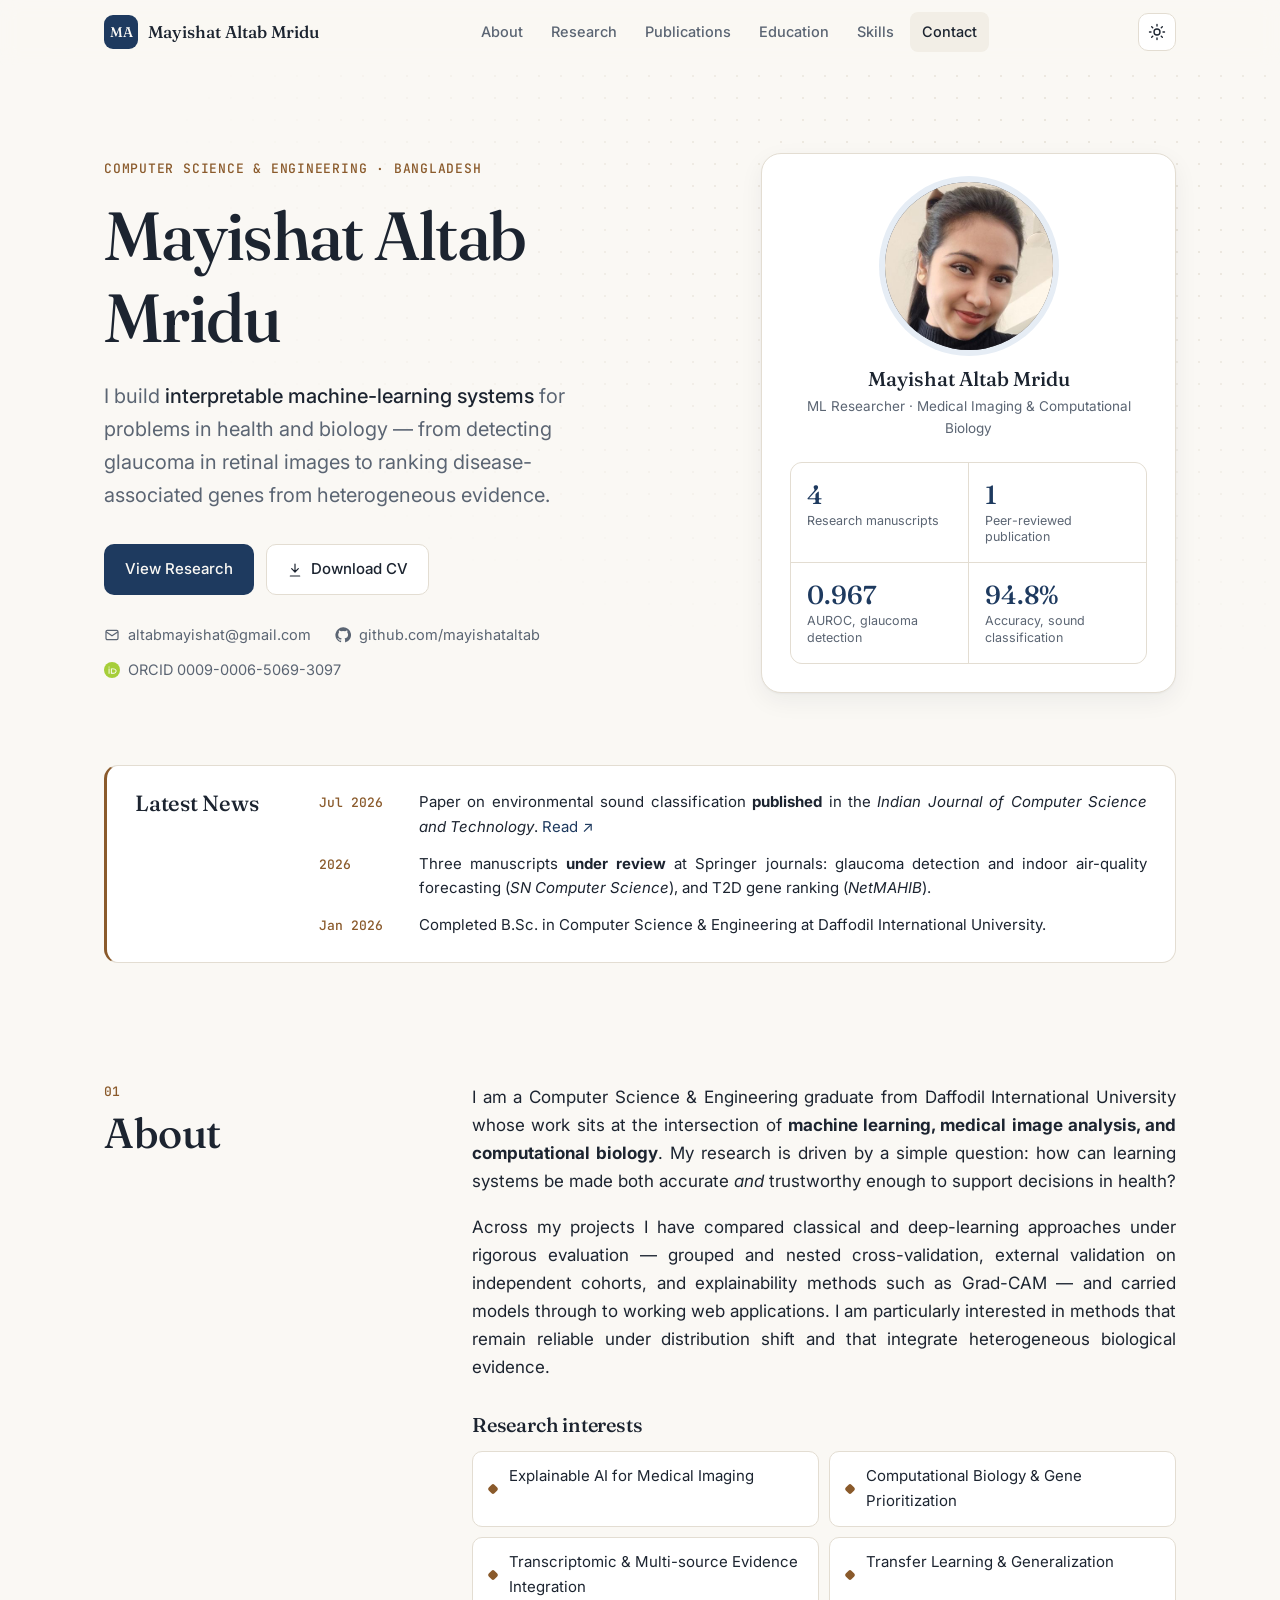
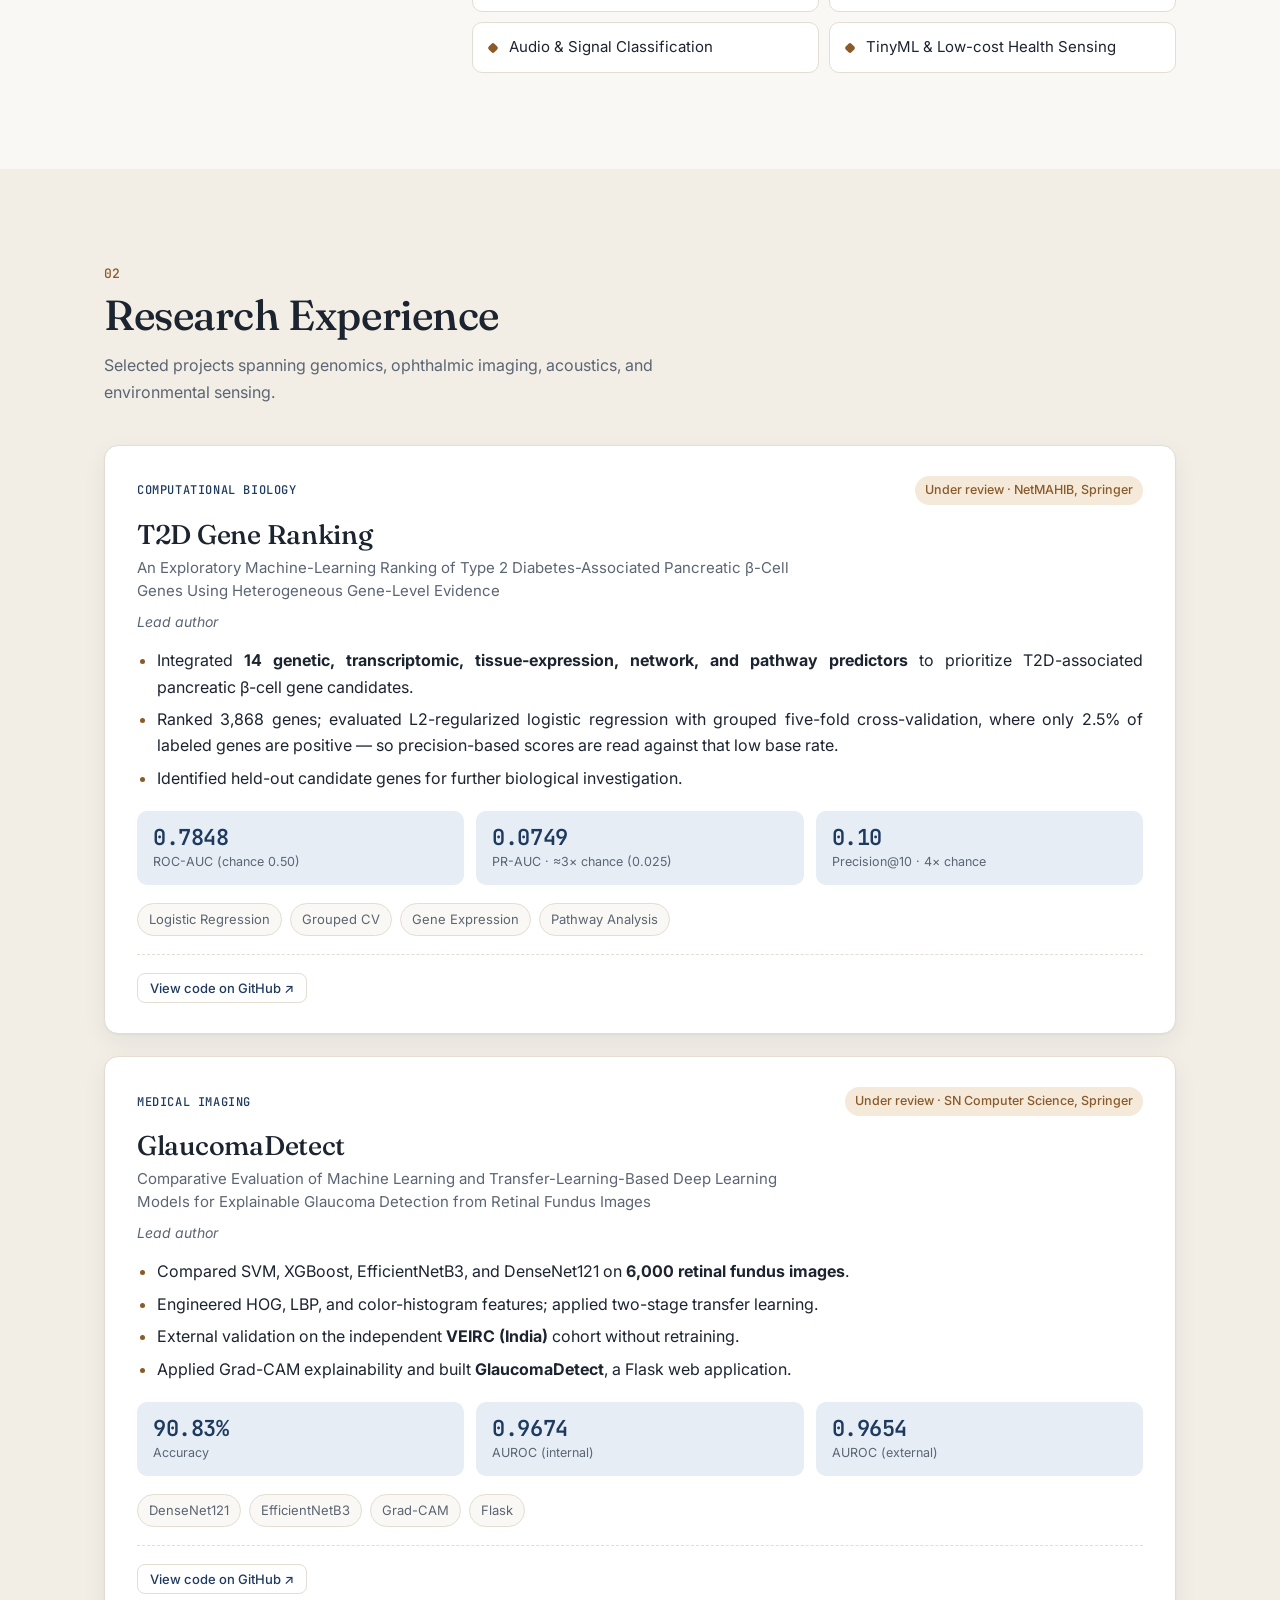
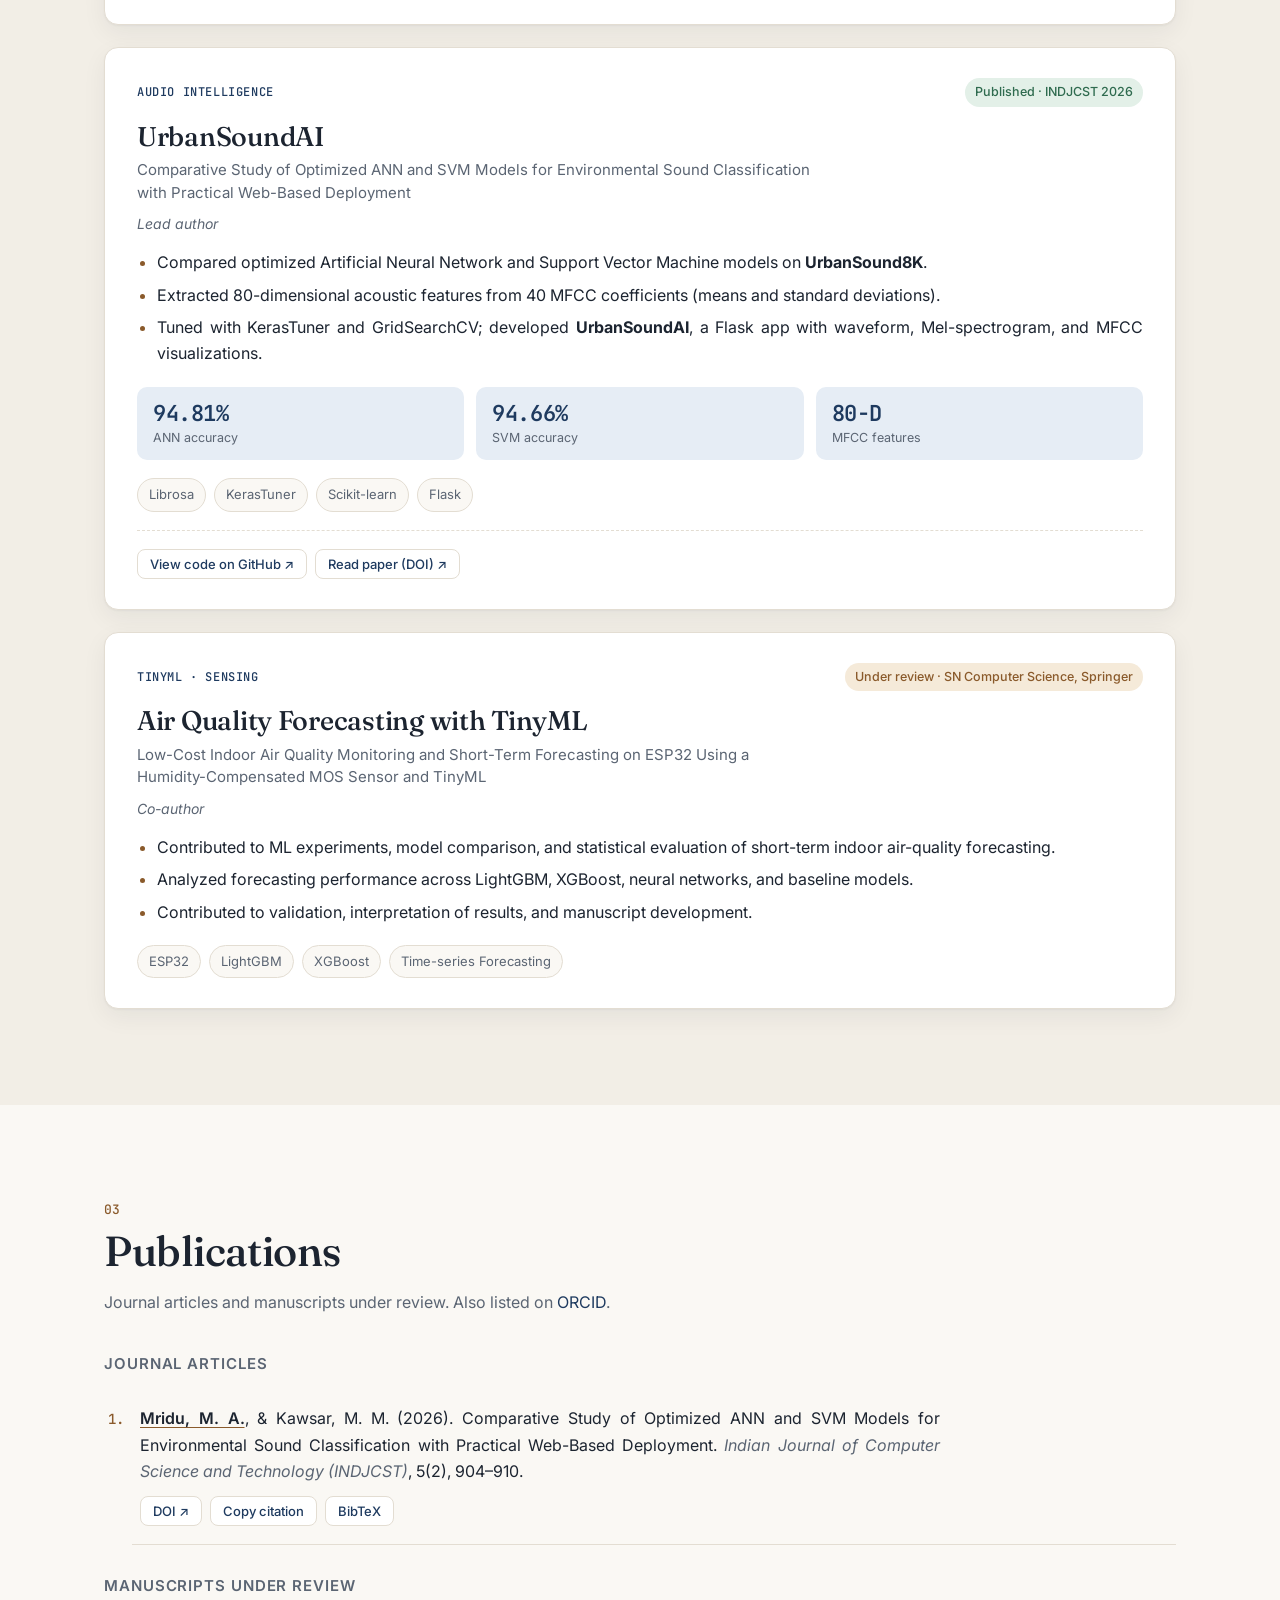
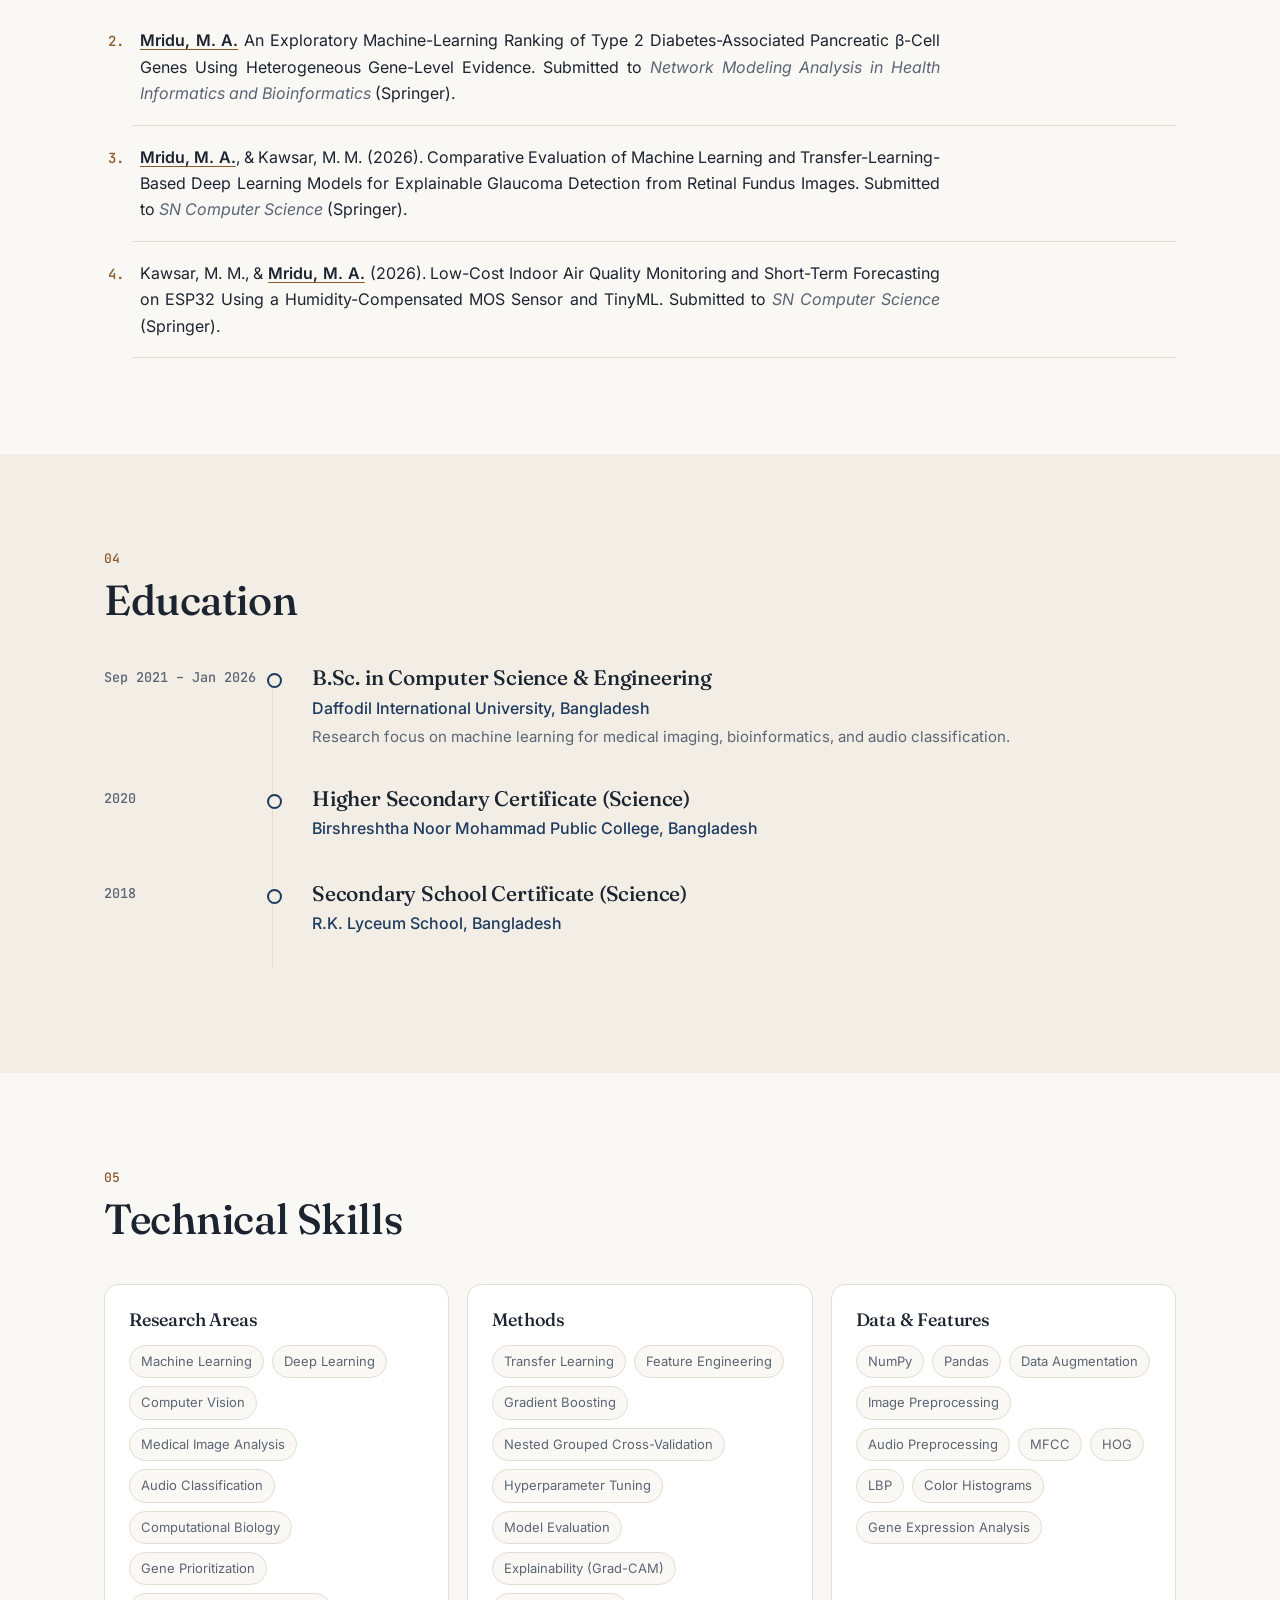
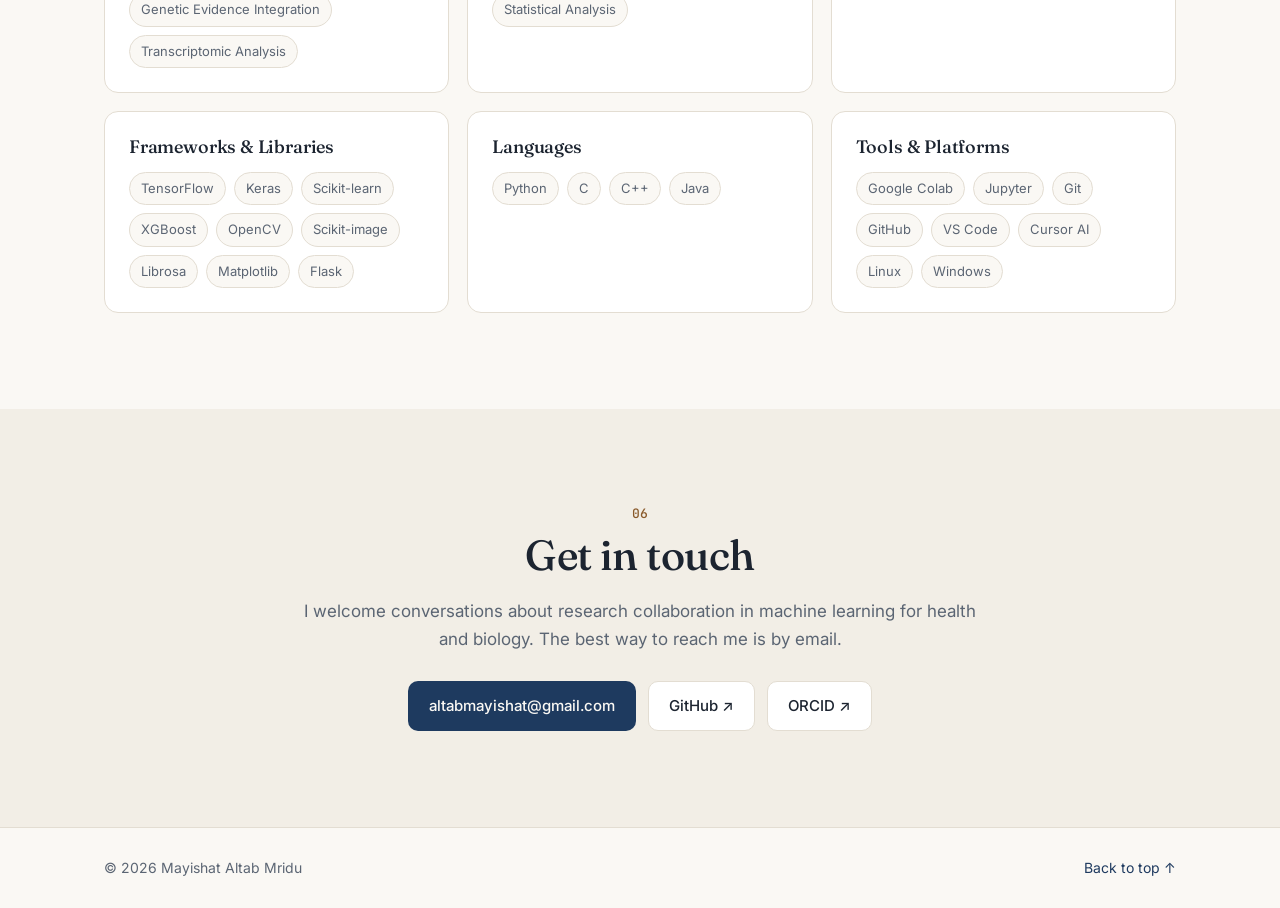
==== commit bfacc679: "Add files via upload" ====
--- a/index.html
+++ b/index.html
@@ -204,7 +204,8 @@
               <span class="tag tag-bio">Computational Biology</span>
               <span class="status review">Under review · NetMAHIB, Springer</span>
             </div>
-            <h3>An Exploratory Machine-Learning Ranking of Type 2 Diabetes-Associated Pancreatic β-Cell Genes Using Heterogeneous Gene-Level Evidence</h3>
+            <h3>T2D Gene Ranking</h3>
+            <p class="paper-title">An Exploratory Machine-Learning Ranking of Type 2 Diabetes-Associated Pancreatic β-Cell Genes Using Heterogeneous Gene-Level Evidence</p>
             <p class="role">Lead author</p>
             <ul class="bullets">
               <li>Integrated <strong>14 genetic, transcriptomic, tissue-expression, network, and pathway predictors</strong> to prioritize T2D-associated pancreatic β-cell gene candidates.</li>
@@ -225,7 +226,8 @@
               <span class="tag tag-med">Medical Imaging</span>
               <span class="status review">Under review · SN Computer Science, Springer</span>
             </div>
-            <h3>Comparative Evaluation of Machine Learning and Transfer-Learning-Based Deep Learning Models for Explainable Glaucoma Detection from Retinal Fundus Images</h3>
+            <h3>GlaucomaDetect</h3>
+            <p class="paper-title">Comparative Evaluation of Machine Learning and Transfer-Learning-Based Deep Learning Models for Explainable Glaucoma Detection from Retinal Fundus Images</p>
             <p class="role">Lead author</p>
             <ul class="bullets">
               <li>Compared SVM, XGBoost, EfficientNetB3, and DenseNet121 on <strong>6,000 retinal fundus images</strong>.</li>
@@ -247,7 +249,8 @@
               <span class="tag tag-audio">Audio Intelligence</span>
               <span class="status published">Published · INDJCST 2026</span>
             </div>
-            <h3>Comparative Study of Optimized ANN and SVM Models for Environmental Sound Classification with Practical Web-Based Deployment</h3>
+            <h3>UrbanSoundAI</h3>
+            <p class="paper-title">Comparative Study of Optimized ANN and SVM Models for Environmental Sound Classification with Practical Web-Based Deployment</p>
             <p class="role">Lead author</p>
             <ul class="bullets">
               <li>Compared optimized Artificial Neural Network and Support Vector Machine models on <strong>UrbanSound8K</strong>.</li>
@@ -271,7 +274,8 @@
               <span class="tag tag-env">TinyML · Sensing</span>
               <span class="status review">Under review · SN Computer Science, Springer</span>
             </div>
-            <h3>Low-Cost Indoor Air Quality Monitoring and Short-Term Forecasting on ESP32 Using a Humidity-Compensated MOS Sensor and TinyML</h3>
+            <h3>Air Quality Forecasting with TinyML</h3>
+            <p class="paper-title">Low-Cost Indoor Air Quality Monitoring and Short-Term Forecasting on ESP32 Using a Humidity-Compensated MOS Sensor and TinyML</p>
             <p class="role">Co-author</p>
             <ul class="bullets">
               <li>Contributed to ML experiments, model comparison, and statistical evaluation of short-term indoor air-quality forecasting.</li>
--- a/styles.css
+++ b/styles.css
@@ -333,3 +333,20 @@
   .contact-inner { text-align: left; max-width: none; }
   .hero-cta.center { display: none; }
 }
+
+/* JUSTIFIED TEXT */
+.prose, .bullets li, .news-list p, .pub-cite, .note {
+  text-align: justify;
+  text-justify: inter-word;
+  hyphens: auto;
+  -webkit-hyphens: auto;
+}
+.prose.center, .contact .prose { text-align: center; }
+@media (max-width: 640px) {
+  .lede, .prose, .section-intro, .bullets li, .news-list p, .pub-cite, .note { text-align: left; }
+  .prose.center, .contact .prose { text-align: center; }
+}
+
+/* PROJECT SHORT NAMES */
+.project h3 { font-size: clamp(22px, 2.6vw, 27px); }
+.paper-title { margin: 6px 0 0; font-size: 15px; line-height: 1.5; color: var(--muted); max-width: 75ch; }
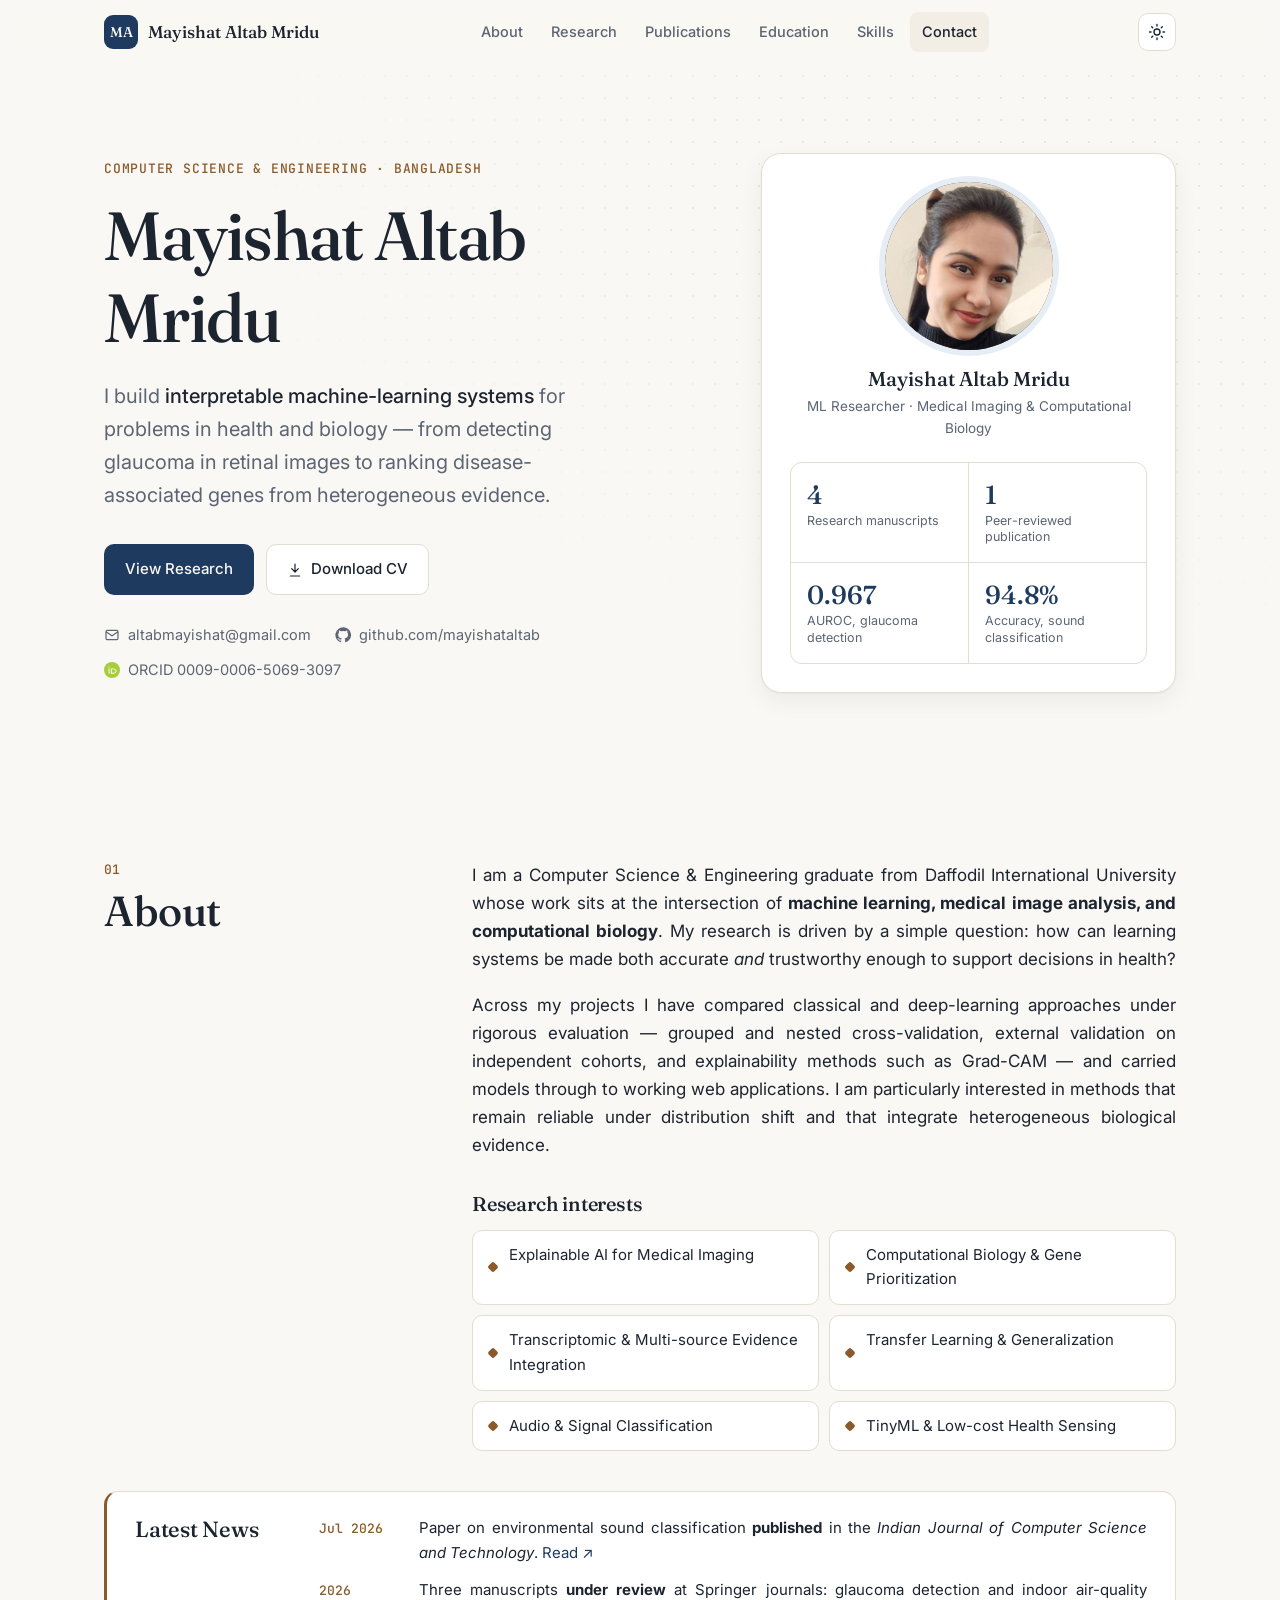
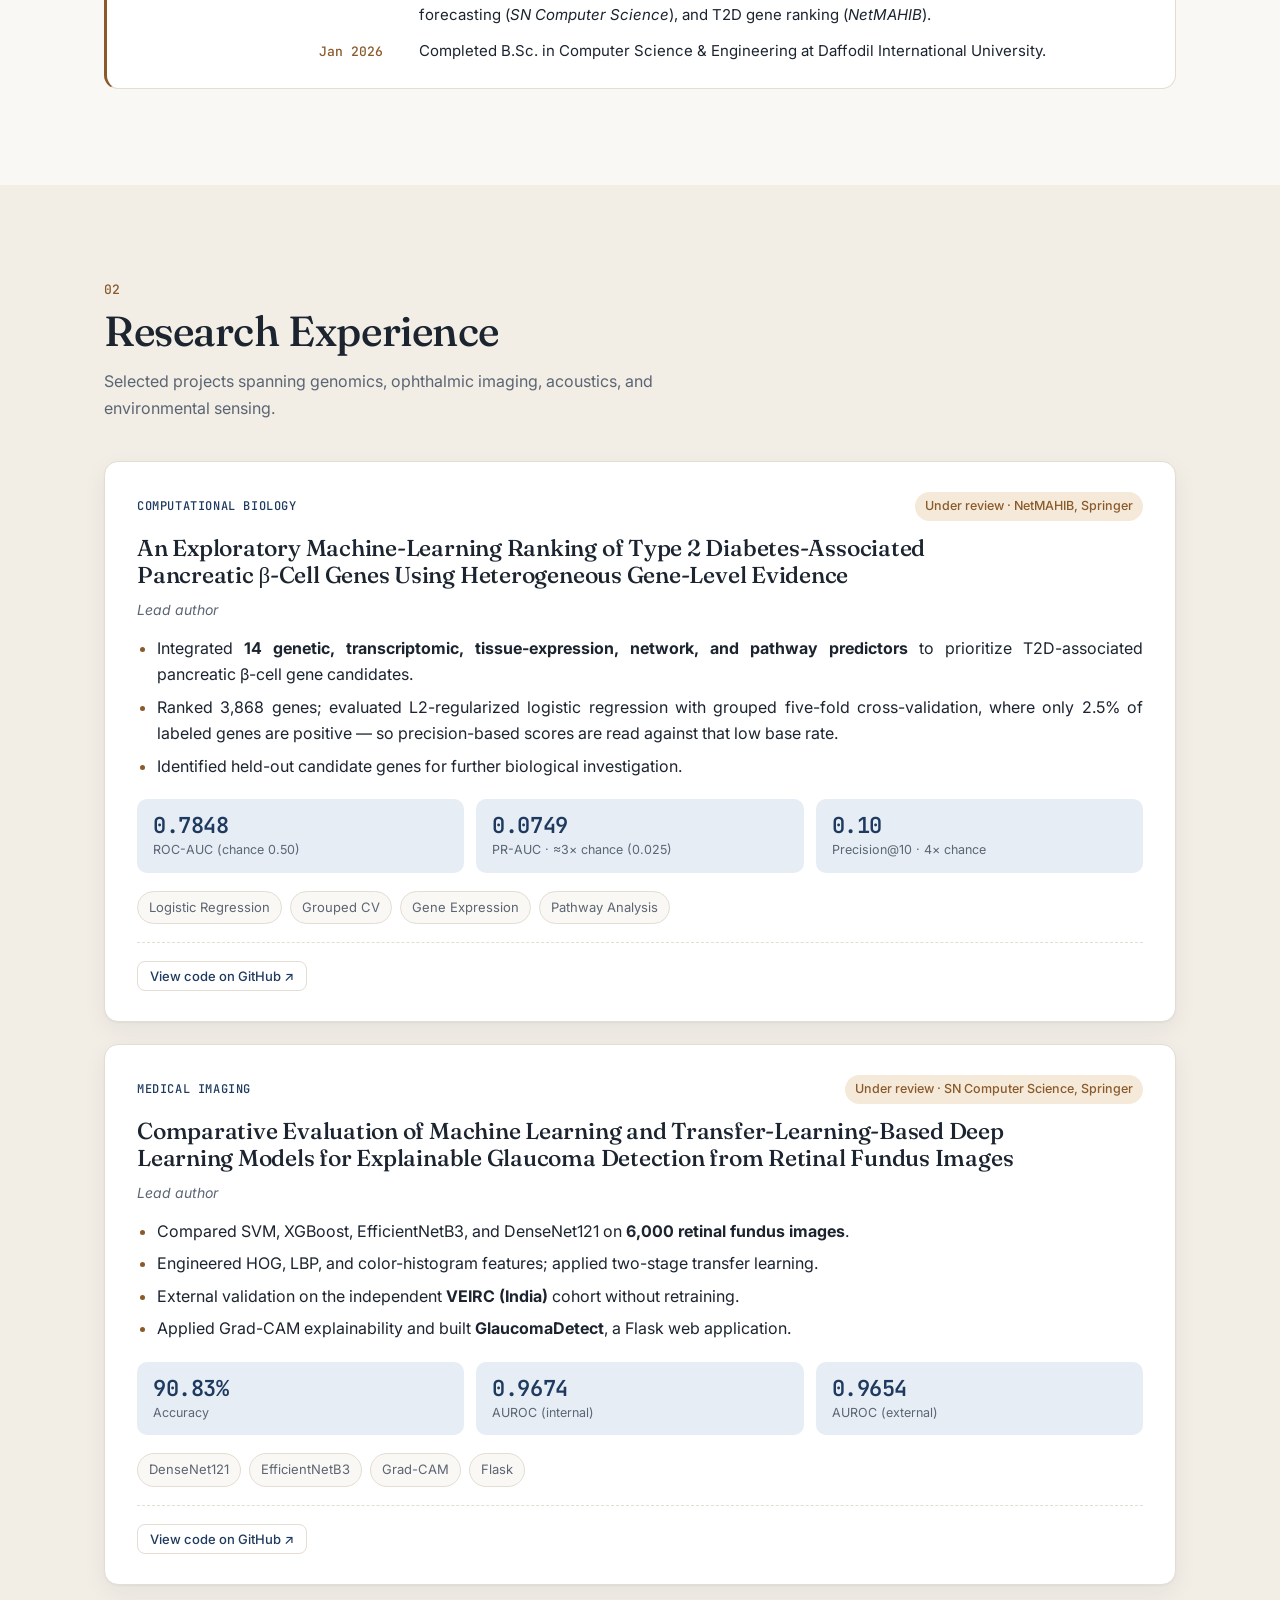
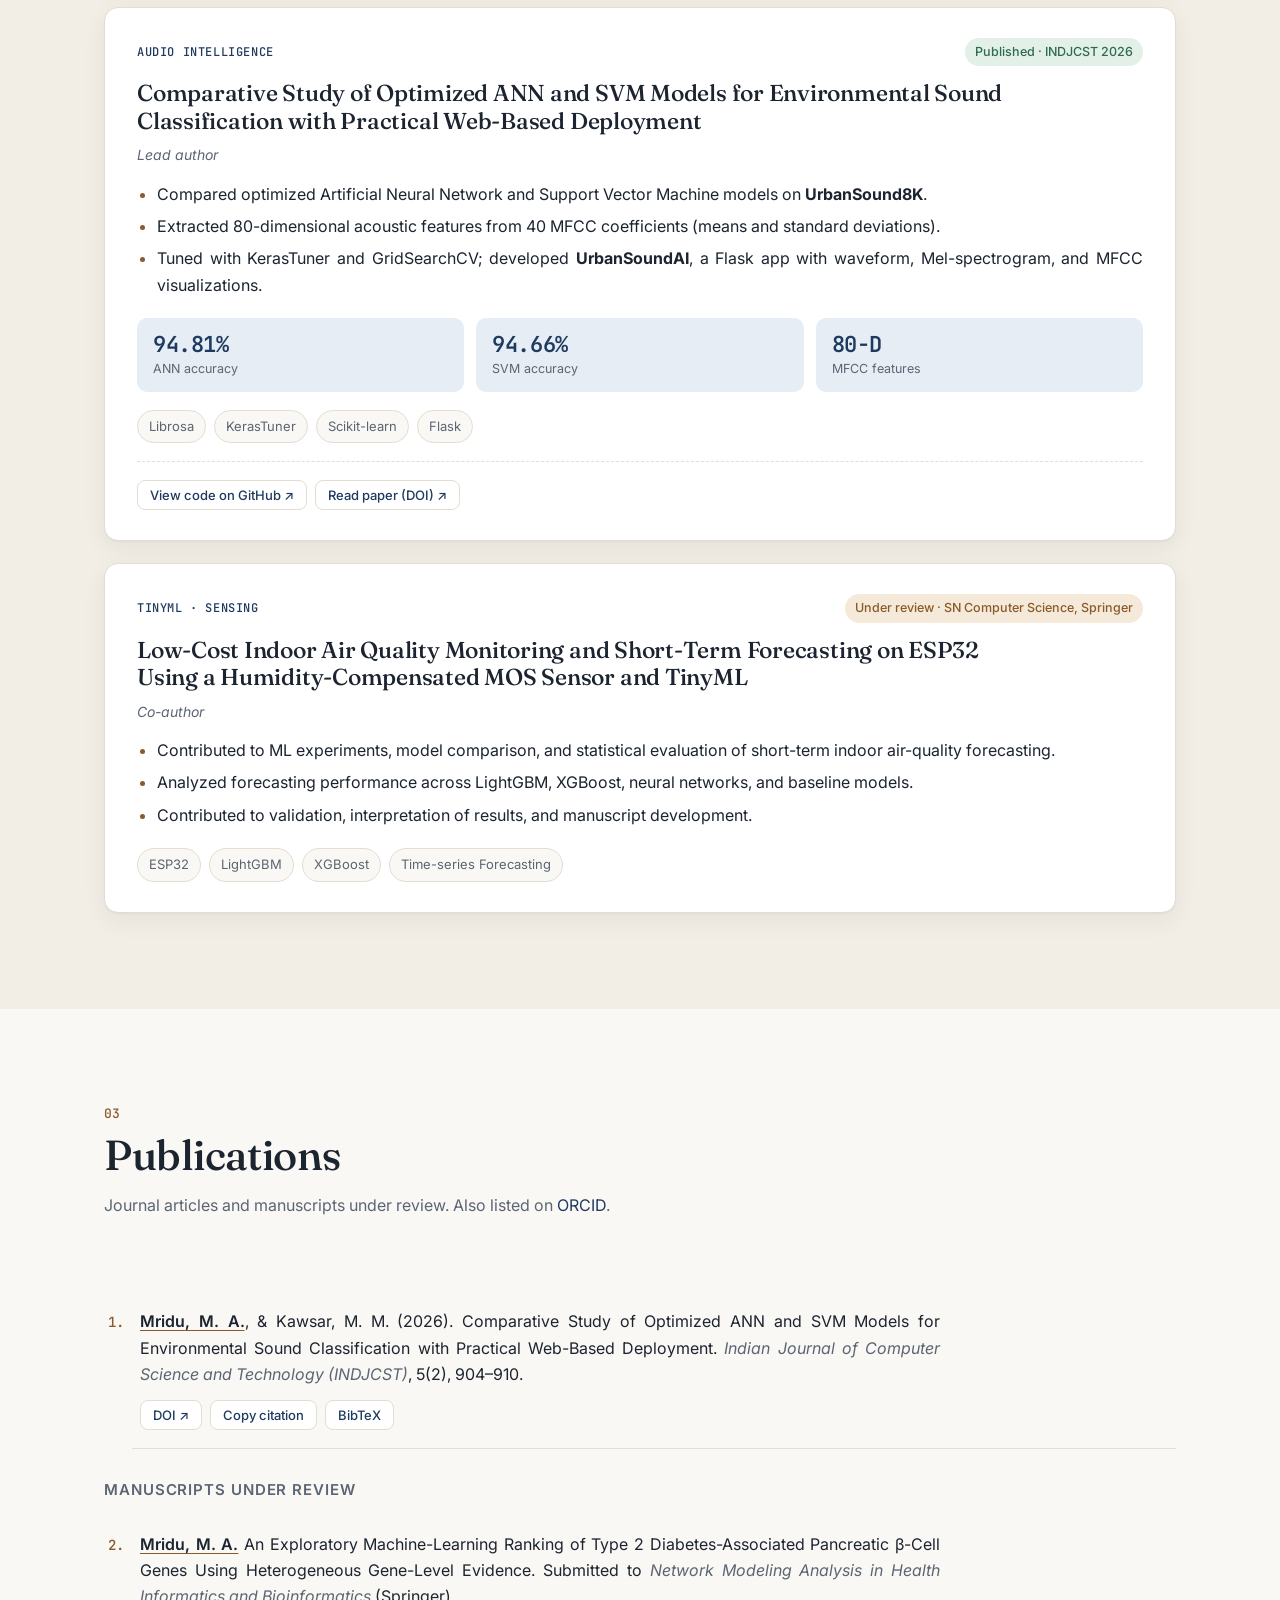
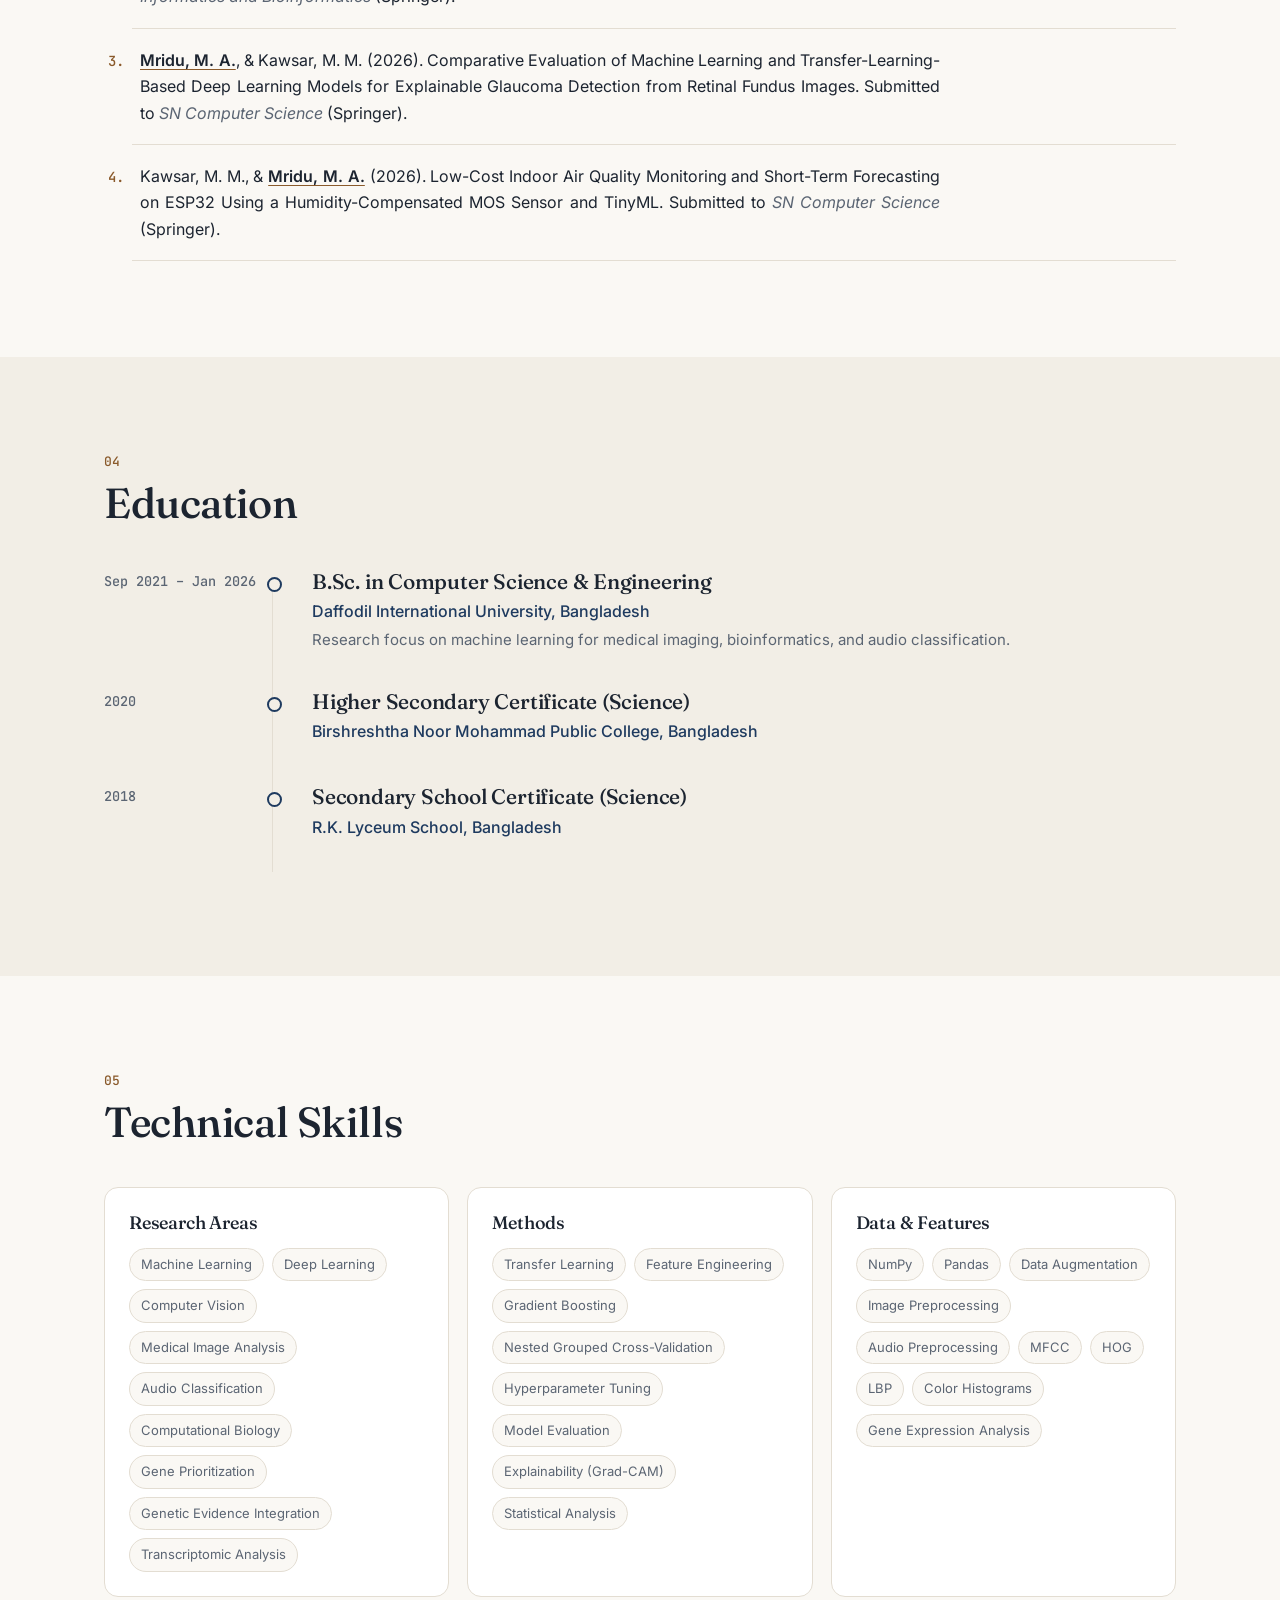
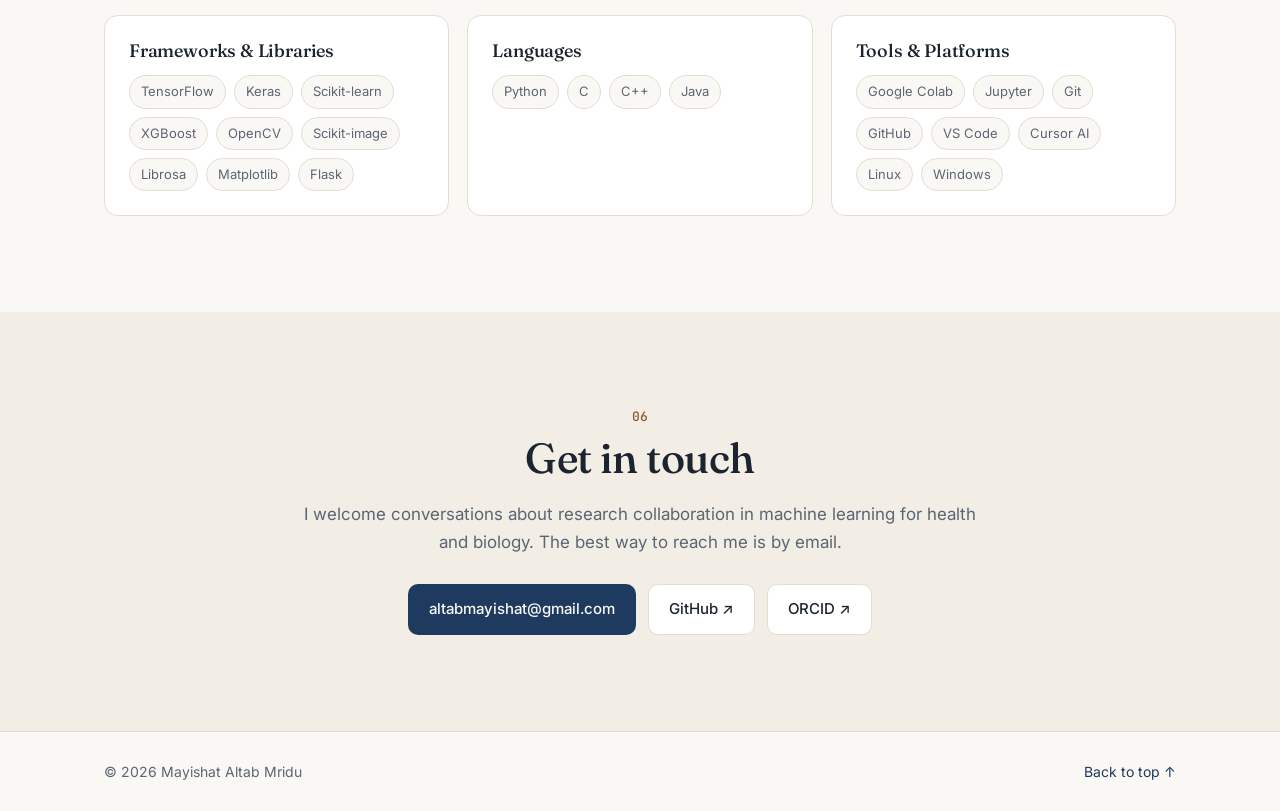
==== commit 194a79dd: "Add files via upload" ====
--- a/index.html
+++ b/index.html
@@ -132,6 +132,40 @@
       </div>
     </section>
 
+    <!-- ABOUT -->
+    <section id="about" class="section">
+      <div class="container two-col">
+        <div class="section-head reveal">
+          <span class="num">01</span>
+          <h2>About</h2>
+        </div>
+        <div class="reveal">
+          <p class="prose">
+            I am a Computer Science &amp; Engineering graduate from Daffodil International University whose work sits at
+            the intersection of <strong>machine learning, medical image analysis, and computational biology</strong>.
+            My research is driven by a simple question: how can learning systems be made both accurate
+            <em>and</em> trustworthy enough to support decisions in health?
+          </p>
+          <p class="prose">
+            Across my projects I have compared classical and deep-learning approaches under rigorous evaluation —
+            grouped and nested cross-validation, external validation on independent cohorts, and explainability methods
+            such as Grad-CAM — and carried models through to working web applications. I am particularly interested in
+            methods that remain reliable under distribution shift and that integrate heterogeneous biological evidence.
+          </p>
+
+          <h3 class="sub">Research interests</h3>
+          <ul class="interests">
+            <li>Explainable AI for Medical Imaging</li>
+            <li>Computational Biology &amp; Gene Prioritization</li>
+            <li>Transcriptomic &amp; Multi-source Evidence Integration</li>
+            <li>Transfer Learning &amp; Generalization</li>
+            <li>Audio &amp; Signal Classification</li>
+            <li>TinyML &amp; Low-cost Health Sensing</li>
+          </ul>
+        </div>
+      </div>
+    </section>
+
     <!-- NEWS -->
     <section class="news" aria-labelledby="newsTitle">
       <div class="container">
@@ -155,40 +189,6 @@
       </div>
     </section>
 
-    <!-- ABOUT -->
-    <section id="about" class="section">
-      <div class="container two-col">
-        <div class="section-head reveal">
-          <span class="num">01</span>
-          <h2>About</h2>
-        </div>
-        <div class="reveal">
-          <p class="prose">
-            I am a Computer Science &amp; Engineering graduate from Daffodil International University whose work sits at
-            the intersection of <strong>machine learning, medical image analysis, and computational biology</strong>.
-            My research is driven by a simple question: how can learning systems be made both accurate
-            <em>and</em> trustworthy enough to support decisions in health?
-          </p>
-          <p class="prose">
-            Across my projects I have compared classical and deep-learning approaches under rigorous evaluation —
-            grouped and nested cross-validation, external validation on independent cohorts, and explainability methods
-            such as Grad-CAM — and carried models through to working web applications. I am particularly interested in
-            methods that remain reliable under distribution shift and that integrate heterogeneous biological evidence.
-          </p>
-
-          <h3 class="sub">Research interests</h3>
-          <ul class="interests">
-            <li>Explainable AI for Medical Imaging</li>
-            <li>Computational Biology &amp; Gene Prioritization</li>
-            <li>Transcriptomic &amp; Multi-source Evidence Integration</li>
-            <li>Transfer Learning &amp; Generalization</li>
-            <li>Audio &amp; Signal Classification</li>
-            <li>TinyML &amp; Low-cost Health Sensing</li>
-          </ul>
-        </div>
-      </div>
-    </section>
-
     <!-- RESEARCH -->
     <section id="research" class="section alt">
       <div class="container">
@@ -204,8 +204,7 @@
               <span class="tag tag-bio">Computational Biology</span>
               <span class="status review">Under review · NetMAHIB, Springer</span>
             </div>
-            <h3>T2D Gene Ranking</h3>
-            <p class="paper-title">An Exploratory Machine-Learning Ranking of Type 2 Diabetes-Associated Pancreatic β-Cell Genes Using Heterogeneous Gene-Level Evidence</p>
+            <h3>An Exploratory Machine-Learning Ranking of Type 2 Diabetes-Associated Pancreatic β-Cell Genes Using Heterogeneous Gene-Level Evidence</h3>
             <p class="role">Lead author</p>
             <ul class="bullets">
               <li>Integrated <strong>14 genetic, transcriptomic, tissue-expression, network, and pathway predictors</strong> to prioritize T2D-associated pancreatic β-cell gene candidates.</li>
@@ -226,8 +225,7 @@
               <span class="tag tag-med">Medical Imaging</span>
               <span class="status review">Under review · SN Computer Science, Springer</span>
             </div>
-            <h3>GlaucomaDetect</h3>
-            <p class="paper-title">Comparative Evaluation of Machine Learning and Transfer-Learning-Based Deep Learning Models for Explainable Glaucoma Detection from Retinal Fundus Images</p>
+            <h3>Comparative Evaluation of Machine Learning and Transfer-Learning-Based Deep Learning Models for Explainable Glaucoma Detection from Retinal Fundus Images</h3>
             <p class="role">Lead author</p>
             <ul class="bullets">
               <li>Compared SVM, XGBoost, EfficientNetB3, and DenseNet121 on <strong>6,000 retinal fundus images</strong>.</li>
@@ -249,8 +247,7 @@
               <span class="tag tag-audio">Audio Intelligence</span>
               <span class="status published">Published · INDJCST 2026</span>
             </div>
-            <h3>UrbanSoundAI</h3>
-            <p class="paper-title">Comparative Study of Optimized ANN and SVM Models for Environmental Sound Classification with Practical Web-Based Deployment</p>
+            <h3>Comparative Study of Optimized ANN and SVM Models for Environmental Sound Classification with Practical Web-Based Deployment</h3>
             <p class="role">Lead author</p>
             <ul class="bullets">
               <li>Compared optimized Artificial Neural Network and Support Vector Machine models on <strong>UrbanSound8K</strong>.</li>
@@ -274,8 +271,7 @@
               <span class="tag tag-env">TinyML · Sensing</span>
               <span class="status review">Under review · SN Computer Science, Springer</span>
             </div>
-            <h3>Air Quality Forecasting with TinyML</h3>
-            <p class="paper-title">Low-Cost Indoor Air Quality Monitoring and Short-Term Forecasting on ESP32 Using a Humidity-Compensated MOS Sensor and TinyML</p>
+            <h3>Low-Cost Indoor Air Quality Monitoring and Short-Term Forecasting on ESP32 Using a Humidity-Compensated MOS Sensor and TinyML</h3>
             <p class="role">Co-author</p>
             <ul class="bullets">
               <li>Contributed to ML experiments, model comparison, and statistical evaluation of short-term indoor air-quality forecasting.</li>
--- a/styles.css
+++ b/styles.css
@@ -136,7 +136,8 @@
 .stats dd { margin: 2px 0 0; font-size: 12.5px; color: var(--muted); line-height: 1.35; }
 
 /* NEWS */
-.news { padding: 0 0 24px; }
+.news { padding: 0 0 96px; }
+#about { padding-bottom: 40px; }
 .news-card {
   background: var(--surface); border: 1px solid var(--line); border-left: 3px solid var(--accent-2);
   border-radius: var(--radius); padding: 24px 28px; display: grid; grid-template-columns: 160px 1fr; gap: 24px;
@@ -347,6 +348,4 @@
   .prose.center, .contact .prose { text-align: center; }
 }
 
-/* PROJECT SHORT NAMES */
-.project h3 { font-size: clamp(22px, 2.6vw, 27px); }
-.paper-title { margin: 6px 0 0; font-size: 15px; line-height: 1.5; color: var(--muted); max-width: 75ch; }
+@media (max-width: 640px) { .news { padding-bottom: 64px; } #about { padding-bottom: 32px; } }
